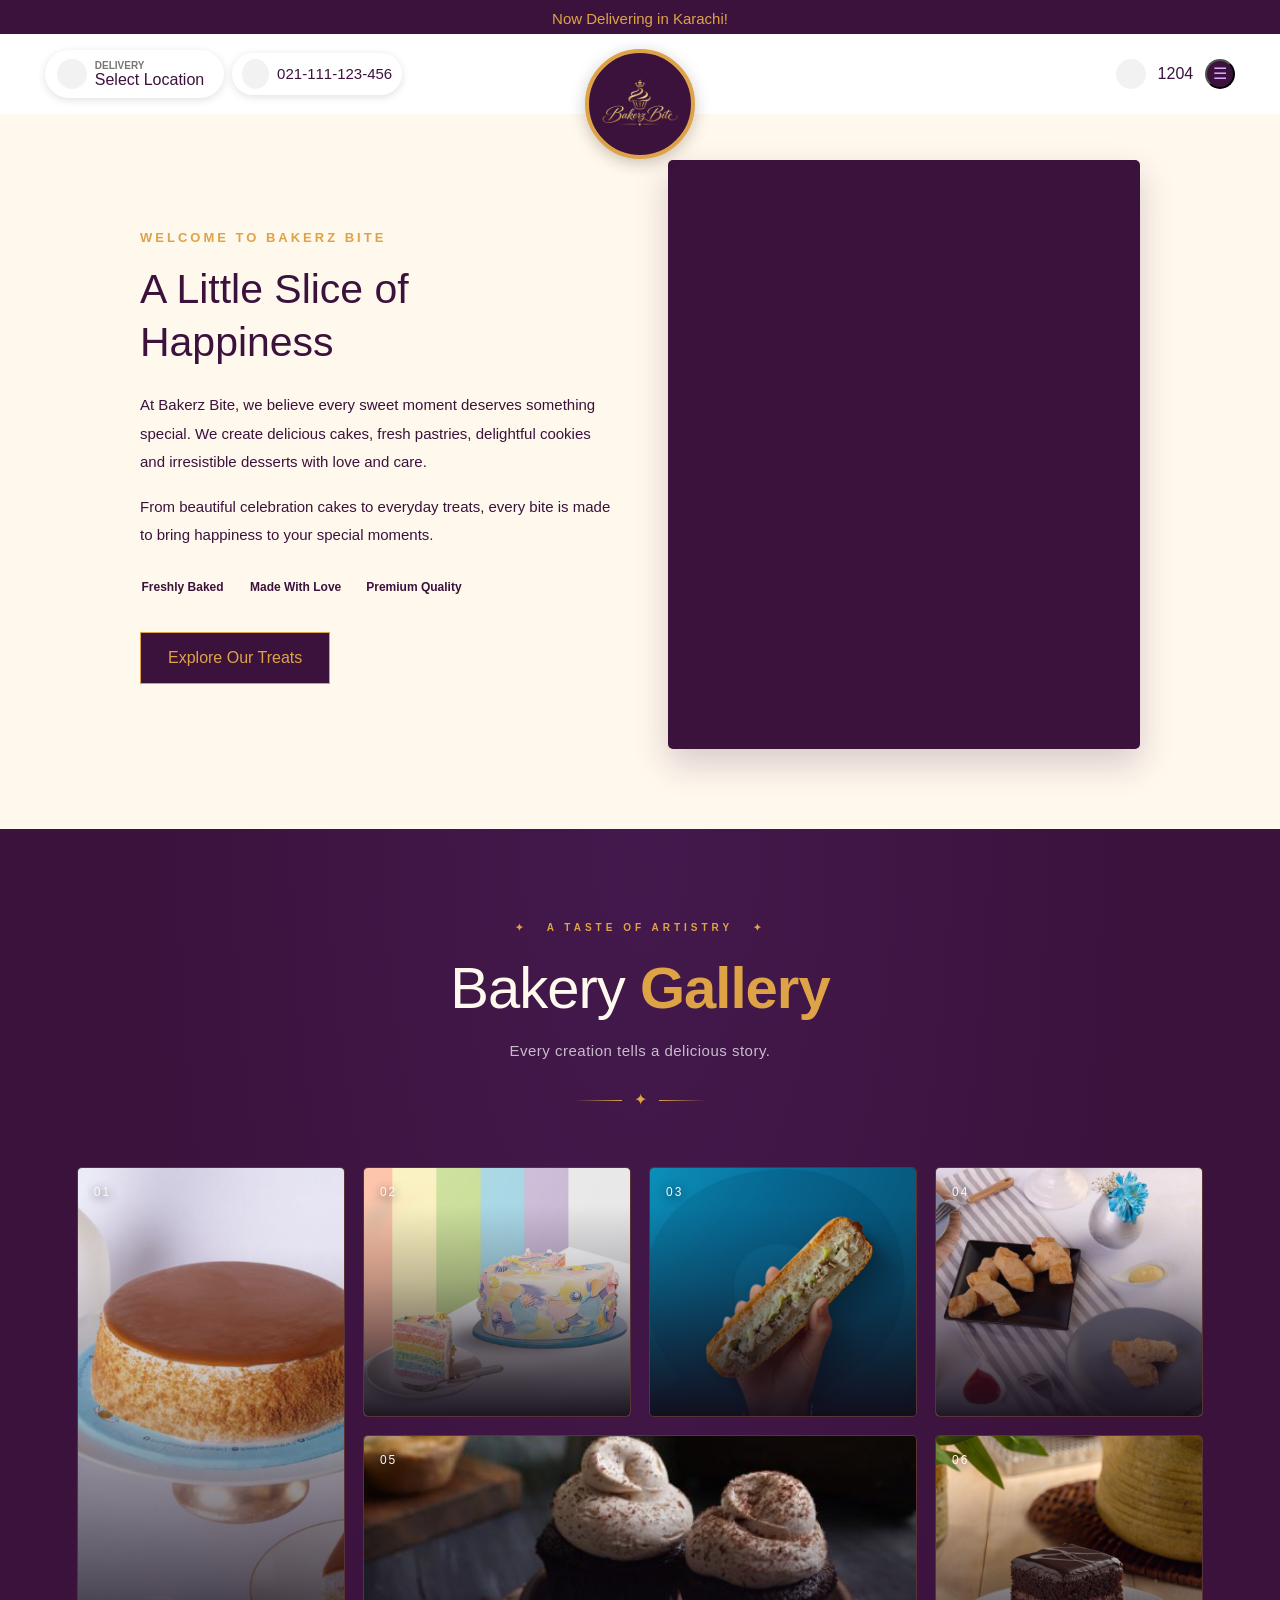
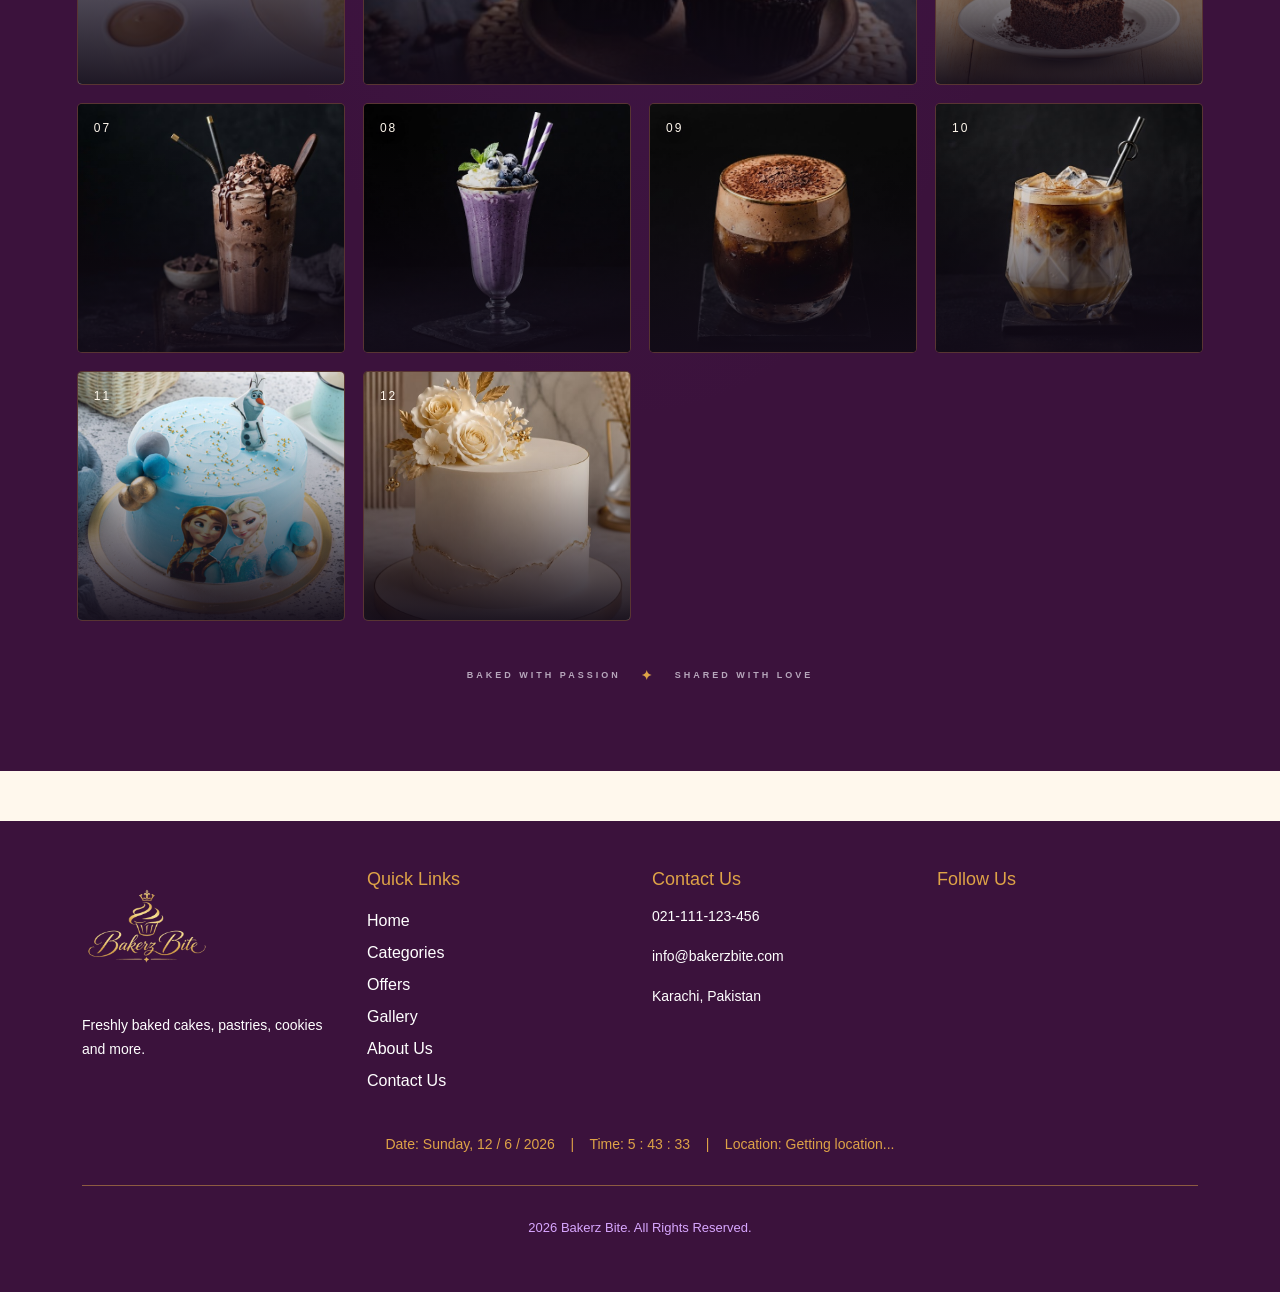
==== About.html @ 634b4330 "upload alll files" ====
<!DOCTYPE html>
<html lang="en">

<head>
    <meta charset="UTF-8">
    <meta name="viewport" content="width=device-width, initial-scale=1.0">
    <title>Bakerz Bite</title>

    <!-- Favicon -->
    <link rel="shortcut icon" href="material/logo with bg.png" type="image/x-icon">

    <!-- Bs Cdn Css V 5.3 -->
    <link href="https://cdn.jsdelivr.net/npm/bootstrap@5.3.8/dist/css/bootstrap.min.css" rel="stylesheet"
        integrity="sha384-sRIl4kxILFvY47J16cr9ZwB07vP4J8+LH7qKQnuqkuIAvNWLzeN8tE5YBujZqJLB" crossorigin="anonymous">



    <!-- dancing script  -->
    <link rel="preconnect" href="https://fonts.googleapis.com">
    <link rel="preconnect" href="https://fonts.gstatic.com" crossorigin>
    <link
        href="https://fonts.googleapis.com/css2?family=Dancing+Script:wght@400..700&family=Great+Vibes&family=Playfair+Display:ital,wght@0,400..900;1,400..900&family=Poppins:ital,wght@0,100;0,200;0,300;0,400;0,500;0,600;0,700;0,800;0,900;1,100;1,200;1,300;1,400;1,500;1,600;1,700;1,800;1,900&display=swap"
        rel="stylesheet">


    <!-- fontawesome cdn  -->
    <link rel="stylesheet" href="https://cdnjs.cloudflare.com/ajax/libs/font-awesome/7.3.0/css/all.min.css"
        integrity="sha512-ApSLB1Pd3/bZN8fWB/RG9YhN/7bd9Hkf3AGaE2mPfebjrxagjuBtx2GcgdqIlJkUzwylBo61r9Xa9NmgBI0swA=="
        crossorigin="anonymous" referrerpolicy="no-referrer" />

    <!-- AOS CDN CSS LINK  -->
    <link href="https://unpkg.com/aos@2.3.1/dist/aos.css" rel="stylesheet">

    <!-- css link  -->
    <link rel="stylesheet" href="style.css">


    <style>
        /* Fix navbar and contact page overlap */

        header {
            position: sticky;
            top: 0;
            z-index: 1000;
        }

        .navitem {
            position: relative;
            z-index: 1000;
        }


        #about {
            position: relative;
            scroll-margin-top: 20px;
        }
    </style>
</head>

<body>

    <header>
        <!-- Top Bar -->
        <div class="top-bar">
            <p>Now Delivering in Karachi!</p>


        </div>
        <!-- Navbar -->
        <nav class="navitem">
            <div class="nav-left">
                <!--  LOCATION  -->

                <div class="location" onclick="openLocationPopup()">

                    <div class="location-icon">
                        <i class="fa-solid fa-location-dot"></i>
                    </div>

                    <div class="location-content">
                        <span class="location-title">DELIVERY</span>
                        <span id="display">Select Location</span>
                    </div>

                    <div class="location-arrow">
                        <i class="fa-solid fa-chevron-right"></i>
                    </div>

                </div>


                <!--  LOCATION POPUP -->

                <div class="location-popup" id="locationPopup">

                    <div class="location-modal">

                        <!-- Close Button -->
                        <button class="close-location" onclick="closeLocationPopup()">
                            &times;
                        </button>


                        <!-- Logo -->
                        <div class="popup-logo-box">
                            <img src="material/logo.png" alt="Bakerz Bite">
                        </div>


                        <!-- Heading -->
                        <h2>Select Your Order Type</h2>


                        <!-- Delivery / Pick-Up -->
                        <div class="order-type">

                            <button class="order-btn active" id="deliveryBtn">
                                Delivery
                            </button>

                            <button class="order-btn" id="pickupBtn">
                                Pick-Up
                            </button>

                        </div>


                        <!-- Location Text -->
                        <p class="location-question">
                            Please select your location
                        </p>


                        <!-- City -->
                        <label for="citySelect">
                            City
                        </label>

                        <input type="text" value="Karachi" disabled class="popup-select">



                        <!-- Area -->
                        <label for="areaSelect">
                            Please select your area
                        </label>

                        <select id="areaSelect" class="popup-select">

                            <option value="">
                                Select Location
                            </option>

                        </select>


                        <!-- Select Button -->
                        <button class="select-location-btn" onclick="confirmLocation()">
                            Select
                        </button>

                    </div>

                </div>

                <!-- Call & Order -->
                <div class="call text">
                    <div class="call-icon"> <i class="fa-solid fa-phone"></i> </div>021-111-123-456
                </div>
            </div>

            <!-- Logo -->
            <a href="" class="navlogo"><img src="material/Logo.png" alt="Bakerz Bite"></a>
            <!-- Visitor Counter -->
            <div class="nav-right">
                <div class="visitor "> <i class="fa-regular fa-user vc"></i><span id="counter">1204</span> </div>


                <!-- Menu Button -->
                <button class="menu-btn" id="menuBtn" onclick="toggleMenu()">☰</button>
            </div>


            <div class="nav-menu" id="navMenu">

                <!-- Close Button -->
                <button class="close-btn" onclick="toggleMenu()">×</button>

                <a href="index.html">Home</a>
                <a href="index.html#merchandise">Merchandise</a>
                <a href="index.html#offers">Offers</a>
                <a href="About.html#gallery">Gallery</a>
                <a href="About.html">About Us</a>
                <a href="contact.html#faq">FAQ</a>
                <a href="contact.html">Contact Us</a>
            </div>
        </nav>
    </header>

    <!-- about section  -->
    <section class="about-section" id="about">
        <div class="about-container">

            <div class="about-content">
                <span class="about-subtitle">WELCOME TO BAKERZ BITE</span>

                <h2 data-aos="fade-right">A Little Slice of Happiness</h2>

                <p>
                    At Bakerz Bite, we believe every sweet moment deserves
                    something special. We create delicious cakes, fresh pastries,
                    delightful cookies and irresistible desserts with love and care.
                </p>

                <p>
                    From beautiful celebration cakes to everyday treats,
                    every bite is made to bring happiness to your special moments.
                </p>

                <div class="about-highlights" data-aos="fade-down">
                    <div>
                        <i class="fa-solid fa-cake-candles"></i>
                        <h4>Freshly Baked</h4>
                    </div>

                    <div>
                        <i class="fa-solid fa-heart"></i>
                        <h4>Made With Love</h4>
                    </div>

                    <div>
                        <i class="fa-solid fa-star"></i>
                        <h4>Premium Quality</h4>
                    </div>
                </div>

                <a href="index.html#cake" class="about-btn">Explore Our Treats</a>
            </div>

            <div class="about-video-wrapper">
                <video class="about-video" autoplay muted loop playsinline>
                    <source src="material/Cake, Baker, Dessert. Free Stock Video - Pixabay.mp4" type="video/mp4">
                    Your browser does not support this video.
                </video>


            </div>

        </div>
    </section>


    <!-- gallery -->

    <section class="gallery-section" id="gallery">

        <div class="gallery-heading">
            <span class="gallery-eyebrow">✦ &nbsp; A TASTE OF ARTISTRY &nbsp; ✦</span>
            <h2 data-aos="fade-right">Bakery <span>Gallery</span></h2>
            <p data-aos="fade-left">Every creation tells a delicious story.</p>
            <div class="heading-line"><span>✦</span></div>
        </div>

        <div class="gallery-grid">

            <div class="gallery-item gallery-tall">
                <a href="material/cake1.jpg" data-lightbox="image-1">
                    <img src="material/cake1.jpg" alt="Luxury Chocolate Cake">

                    <div class="gallery-number">01</div>
                    <div class="gallery-overlay">
                        <span>MADE WITH LOVE</span>
                        <h3>Signature Cakes</h3>

                    </div>
                </a>
            </div>

            <div class="gallery-item">
                <a href="material/cake5.png" data-lightbox="image-2">
                    <img src="material/cake5.png" alt="Fresh Pastries">
                    <div class="gallery-number">02</div>
                    <div class="gallery-overlay">
                        <span>FRESHLY BAKED</span>
                        <h3>Signature Cakes</h3>
                    </div>
                </a>
            </div>

            <div class="gallery-item">
                <a href="material/savory1.png" data-lightbox="image-3">
                    <img src="material/savory1.png" alt="Chocolate Cookies">
                    <div class="gallery-number">03</div>
                    <div class="gallery-overlay">
                        <span>SAVOURY DELIGHTS</span>
                        <h3>Savories</h3>
                    </div>
                </a>
            </div>

            <div class="gallery-item">
                <a href="material/savory7.jpg" data-lightbox="image-4">
                    <img src="material/savory7.jpg" alt="Chocolate Brownies">
                    <div class="gallery-number">04</div>
                    <div class="gallery-overlay">
                        <span>PERFECTLY CRISP</span>
                        <h3>Savories</h3>
                    </div>
                </a>
            </div>

            <div class="gallery-item gallery-wide">
                <a href="material/cupcake1.jpeg" data-lightbox="image-5">
                    <img src="material/cupcake1.jpeg" alt="Decorated Cupcakes">
                    <div class="gallery-number">05</div>
                    <div class="gallery-overlay">
                        <span>LITTLE BITES OF HAPPINESS</span>
                        <h3>Artisan Cupcakes</h3>
                    </div>
                </a>
            </div>

            <div class="gallery-item">

                <a href="material/pastry5.png" data-lightbox="image-6">

                    <img src="material/pastry5.png" alt="Savory Bakery Snacks">
                    <div class="gallery-number">06</div>
                    <div class="gallery-overlay">
                        <span>SWEET TREATS</span>
                        <h3>Fresh Pastry</h3>
                    </div>
                </a>

            </div>

            <div class="gallery-item">
                <a href="material/shake1.jfif" data-lightbox="image-7">

                    <img src="material/shake1.jfif" alt="Fruit Tart">
                    <div class="gallery-number">07</div>
                    <div class="gallery-overlay">
                        <span>DELICATE & DELIGHTFUL</span>
                        <h3>Creamy Shakes</h3>
                    </div>
                </a>

            </div>

            <div class="gallery-item">
                <a href="material/shake3.jfif" data-lightbox="image-8">

                    <img src="material/shake3.jfif" alt="Cinnamon Rolls">
                    <div class="gallery-number">08</div>
                    <div class="gallery-overlay">
                        <span>RICH & CREAMY</span>
                        <h3>Creamy Shakes</h3>
                    </div>
                </a>

            </div>

            <div class="gallery-item">
                <a href="material/coffee5.jfif" data-lightbox="image-9">

                    <img src="material/coffee5.jfif" alt="Fresh Apple Pie">
                    <div class="gallery-number">09</div>
                    <div class="gallery-overlay">
                        <span>A MOMENT OF BLISS</span>
                        <h3>Coffee Moments</h3>
                    </div>
                </a>

            </div>

            <div class="gallery-item">
                <a href="material/coffee1.jfif" data-lightbox="image-10">

                    <img src="material/coffee1.jfif" alt="Glazed Donuts">
                    <div class="gallery-number">10</div>
                    <div class="gallery-overlay">
                        <span>GOLDEN GOODNESS</span>
                        <h3>Coffee Moments</h3>
                    </div>
                </a>

            </div>

            <div class="gallery-item">
                <a href="material/customized8.jpg" data-lightbox="image-11">

                    <img src="material/customized8.jpg" alt="Chocolate Eclairs">
                    <div class="gallery-number">11</div>
                    <div class="gallery-overlay">
                        <span>A TOUCH OF ELEGANCE</span>
                        <h3>Customized Cakes</h3>
                    </div>
                </a>

            </div>

            <div class="gallery-item">
                <a href="material/custom10.jpeg" data-lightbox="image-12">

                    <img src="material/custom10.jpeg" alt="Artisan Bread">
                    <div class="gallery-number">12</div>
                    <div class="gallery-overlay">
                        <span>MADE JUST FOR YOU</span>
                        <h3>Customized Cakes</h3>
                    </div>
            </div>
            </a>

        </div>

        <div class="gallery-footer" data-aos="fade-down">
            <span>BAKED WITH PASSION</span>
            <span class="footer-star">✦</span>
            <span>SHARED WITH LOVE</span>
        </div>

    </section>



    <footer>

        <div class="container py-5">

            <div class="row">

                <!-- Bakerz Bite -->
                <div class="col-md-3 footer-brand">
                    <div class="footer-logo"> <img src="material/Logo.png" alt=""></div>
                    <p>Freshly baked cakes, pastries, cookies and more.</p>
                </div>

                <!-- Quick Links -->
                <div class="col-md-3">
                    <h5>Quick Links</h5>

                    <a href="index.html">Home</a><br>
                    <a href="index.html#categoryFilter">Categories</a><br>
                    <a href="index.html#offers">Offers</a><br>
                    <a href="About.html#gallery">Gallery</a><br>
                    <a href="About.html#about">About Us</a><br>
                    <a href="contact.html">Contact Us</a>
                </div>

                <!-- Contact Us -->
                <div class="col-md-3">
                    <h5>Contact Us</h5>

                    <p><i class="fa-solid fa-phone"></i> 021-111-123-456</p>
                    <p><i class="fa-solid fa-envelope"></i> info@bakerzbite.com</p>
                    <p><i class="fa-solid fa-location-dot"></i> Karachi, Pakistan</p>
                </div>

                <!-- Follow Us -->
                <div class="col-md-3">
                    <h5>Follow Us</h5>

                    <i class="fa-brands fa-facebook"></i>
                    <i class="fa-brands fa-instagram ms-3"></i>
                    <i class="fa-brands fa-whatsapp ms-3"></i>
                </div>

            </div>



            <div class="ticker">
                <div class="ticker-content" id="tickerContent">
                    <i class="fa-regular fa-calendar-days"></i> Date: <span id="currentDate"></span>
                    &nbsp;&nbsp; | &nbsp;&nbsp;
                    <i class="fa-regular fa-clock"></i> Time: <span id="currentTime"></span>
                    &nbsp;&nbsp; | &nbsp;&nbsp;
                    <i class="fa-solid fa-location-dot"></i>Location: <span id="location">Getting location...</span>
                </div>
            </div>
            <hr>
            <div class="copyright">
                <p><i class="fa-regular fa-copyright"></i>2026 Bakerz Bite. All Rights Reserved.</p>
            </div>


        </div>
    </footer>


    <!-- Jquery link cdn -->
    <script src="https://code.jquery.com/jquery-3.7.1.min.js"
        integrity="sha256-/JqT3SQfawRcv/BIHPThkBvs0OEvtFFmqPF/lYI/Cxo=" crossorigin="anonymous"></script>
    <script src="https://cdnjs.cloudflare.com/ajax/libs/Counter-Up/1.0.0/jquery.counterup.min.js"
        integrity="sha512-d8F1J2kyiRowBB/8/pAWsqUl0wSEOkG5KATkVV4slfblq9VRQ6MyDZVxWl2tWd+mPhuCbpTB4M7uU/x9FlgQ9Q=="
        crossorigin="anonymous" referrerpolicy="no-referrer"></script>
    <script src="https://cdnjs.cloudflare.com/ajax/libs/waypoints/4.0.1/jquery.waypoints.min.js"
        integrity="sha512-CEiA+78TpP9KAIPzqBvxUv8hy41jyI3f2uHi7DGp/Y/Ka973qgSdybNegWFciqh6GrN2UePx2KkflnQUbUhNIA=="
        crossorigin="anonymous" referrerpolicy="no-referrer"></script>

    <script>
        $('#counter').counterUp();
    </script>

    <script>
        fetch("areas.json")
            .then(response => response.json())
            .then(areas => {

                let select = document.getElementById("areaSelect");

                areas.forEach(area => {
                    let option = document.createElement("option");
                    // console.log(option)
                    option.value = area;
                    option.textContent = area;

                    select.appendChild(option);
                });

            });

        function selected_area() {
            let selected_area = document.getElementById('areaSelect').value;

            console.log(selected_area)
            document.getElementById('display').innerText = selected_area
        } 
    </script>



    <!-- Bs Cdn Js V 5.3 -->
    <script src="https://cdn.jsdelivr.net/npm/bootstrap@5.3.8/dist/js/bootstrap.bundle.min.js"
        integrity="sha384-FKyoEForCGlyvwx9Hj09JcYn3nv7wiPVlz7YYwJrWVcXK/BmnVDxM+D2scQbITxI"
        crossorigin="anonymous"></script>



    <!-- SweetAlert2 CDN Link -->
    <script src="https://cdn.jsdelivr.net/npm/sweetalert2@11"></script>


    <!-- AOS JS CDN LINK  -->
    <script src="https://unpkg.com/aos@2.3.1/dist/aos.js"></script>

   

    <!-- lightbox 2 js cdn  -->
    <script src="https://cdnjs.cloudflare.com/ajax/libs/lightbox2/2.12.0/js/lightbox.min.js"
        integrity="sha512-GPt0Vd//obpTV/wM591euN1F63tIlgHgiqlYWHUr8QdZnjJlGt5a55NN9fd8NlZ0j9aKmIn5IgBtJ/FoHUX1Ww=="
        crossorigin="anonymous" referrerpolicy="no-referrer"></script>

    <!-- js link  -->
    <script src="script.js"></script>

      <!-- Jquery link JS 3.7 cdn -->
  <script src="https://code.jquery.com/jquery-3.7.1.min.js"
  integrity="sha256-/JqT3SQfawRcv/BIHPThkBvs0OEvtFFmqPF/lYI/Cxo=" crossorigin="anonymous"></script>

      <!-- Jquery Counter Ups JS 3.7 cdn -->
  <script src="https://cdnjs.cloudflare.com/ajax/libs/Counter-Up/1.0.0/jquery.counterup.min.js"
  integrity="sha512-d8F1J2kyiRowBB/8/pAWsqUl0wSEOkG5KATkVV4slfblq9VRQ6MyDZVxWl2tWd+mPhuCbpTB4M7uU/x9FlgQ9Q=="
  crossorigin="anonymous" referrerpolicy="no-referrer"></script>
  
  <!-- Jquery way Points  cdn -->
    <script src="https://cdnjs.cloudflare.com/ajax/libs/waypoints/4.0.1/jquery.waypoints.min.js"
    integrity="sha512-CEiA+78TpP9KAIPzqBvxUv8hy41jyI3f2uHi7DGp/Y/Ka973qgSdybNegWFciqh6GrN2UePx2KkflnQUbUhNIA=="
    crossorigin="anonymous" referrerpolicy="no-referrer"></script>

  <script>
    $('#counter').counterUp();
  </script>

 <script>
        AOS.init();
    </script>

</body>

</html>
---- style.css ----
:root {
    --background-color--: #fff8ed;
    --gold: #DEA347;
    --light-purple: #d8a7ff;
    --cream: #fff0df;
    --hover: #511d53;
    --white--: #ffffff;
    --nav-bg: #3b123c;
    --text-color--: #3b123c;
    --purple: #6f3fa8;
    --text-color: #120b18;
}


* {
    margin: 0;
    padding: 0;
    box-sizing: border-box;
}

body {
    background-color: var(--background-color--);
    color: var(--text-color--);
    font-family: "cinzel", sans-serif;
}

/* Top Announcement Bar */
.top-bar {
    background: var(--nav-bg);
    color: var(--gold);
    text-align: center;
    font-size: 15px;
    font-weight: 500;
    height: 34px;
    padding: 8px 0;

    position: fixed;
    top: 0;
    left: 0;
    width: 100%;
    z-index: 1001;
}

.top-bar p {
    margin: 0;
}

/* Sticky Navbar */
.navitem {
    background-color: var(--white--);
    display: flex;
    align-items: center;
    justify-content: space-between;
    padding: 0 3.5%;
    gap: 10px;
    height: 80px;

    position: fixed;
    top: 34px;
    left: 0;
    width: 100%;
    z-index: 1000;
}

#home {
      position: relative;
      scroll-margin-top: 20px;
    }

.nav-left {
    display: flex;
    align-items: center;
    gap: 8px;
    flex: 1;
    min-width: 0;
}

.nav-right {
    display: flex;
    align-items: center;
    gap: 12px;
    flex: 1;
    min-width: 0;
    justify-content: flex-end;
}

/* location */

.location {
    height: 48px;
    background-color: var(--white--);
    border-radius: 30px;
    display: flex;
    align-items: center;
    padding: 5px 12px;
    gap: 8px;
    cursor: pointer;
    box-shadow: 0 2px 8px rgba(0, 0, 0, 0.12);
    transition: 0.3s;
    box-sizing: border-box;
}

.location-icon {
    width: 30px;
    height: 30px;
    min-width: 30px;
    border-radius: 50%;
    background-color: #f2f2f2;
    display: flex;
    align-items: center;
    justify-content: center;
    color: var(--text-color--);
    font-size: 15px;
}

.location-content {
    display: flex;
    flex-direction: column;
    justify-content: center;
    overflow: hidden;
    line-height: 1.1;
}

.location-title {
    font-size: 10px;
    color: #777;
    font-weight: 600;
}

/* location popup */
.location-popup {
    position: fixed;
    top: 0;
    left: 0;
    width: 100%;
    height: 100%;
    background-color: rgba(0, 0, 0, 0.55);
    display: none;
    align-items: center;
    justify-content: center;
    z-index: 9999;
    padding: 15px;
}

/* show popup */
.location-popup.show {
    display: flex;
}

/* location modal */
.location-modal {
    position: relative;
    width: 100%;
    max-width: 520px;
    background-color: var(--white--);
    border-radius: 25px;
    padding: 30px 20px 20px;
    box-shadow: 0 10px 40px rgba(0, 0, 0, 0.3);
    text-align: center;
    max-height: 95vh;
    overflow-y: auto;
}

/* close button */
.close-location {
    position: absolute;
    top: 12px;
    right: 15px;
    width: 35px;
    height: 35px;
    border: none;
    background: transparent;
    font-size: 30px;
    color: #555;
    cursor: pointer;
    line-height: 30px;
}

.close-location:hover {
    color: var(--text-color--);
}

/* popup logo */
.popup-logo-box {
    width: 85px;
    height: 85px;
    margin: 0 auto 18px;
    border-radius: 15px;
    background-color: var(--white--);
    display: flex;
    align-items: center;
    justify-content: center;
    box-shadow: 0 2px 8px rgba(0, 0, 0, 0.15);
    overflow: hidden;
}

.popup-logo-box img {
    width: 75px;
    height: 75px;
    object-fit: contain;
}

/* heading */
.location-modal h2 {
    color: var(--text-color--);
    font-size: 22px;
    margin-bottom: 18px;
    font-weight: 600;
}

/* delivery/pickup */
.order-type {
    width: 200px;
    height: 52px;
    margin: 0 auto 18px;
    background-color: #eeeeee;
    border-radius: 15px;
    padding: 5px;
    display: flex;
}


.order-btn {
    width: 50%;
    border: none;
    background: transparent;
    border-radius: 12px;
    color: #777;
    font-size: 14px;
    font-weight: 600;
    cursor: pointer;
    transition: 0.3s;
}


.order-btn.active {
    background-color: var(--text-color--);
    color: var(--white--);
    box-shadow: 0 3px 8px rgba(0, 0, 0, 0.15);
}

/* location question */
.location-question {
    color: #666;
    font-size: 14px;
    margin: 5px 0 12px;
}

/* labels */
.location-modal label {
    display: block;
    text-align: left;
    color: var(--nav-bg);
    font-size: 13px;
    font-weight: 600;
    margin: 10px 5px 6px;
}

/* select box */
.popup-select {
    width: 100%;
    height: 48px;
    border: 1px solid #ddd;
    border-radius: 12px;
    background-color: var(--white--);
    padding: 0 14px;
    color: #555;
    font-size: 14px;
    outline: none;
    cursor: pointer;
}


.popup-select:focus {
    border-color: var(--gold);
    box-shadow: 0 0 0 2px rgba(222, 163, 71, 0.15);
}



/* select button */
.select-location-btn {
    width: 100%;
    height: 50px;
    margin-top: 22px;
    border: none;
    border-radius: 12px;
    background-color: var(--text-color--);
    color: var(--white--);
    font-size: 16px;
    font-weight: 600;
    cursor: pointer;
    transition: 0.3s;
}


.select-location-btn:hover {
    background-color: var(--gold);
    color: var(--white--);
}

.location:hover,
.call:hover,
.visitor:hover {
    color: var(--gold);
}


.call {
    height: 42px;
    width: 170px;
    flex-shrink: 0;
    background-color: var(--white--);
    border-radius: 30px;
    display: flex;
    align-items: center;
    gap: 8px;
    padding: 5px 10px;
    box-sizing: border-box;
    cursor: pointer;
    box-shadow: 0 2px 8px rgba(0, 0, 0, 0.12);
    transition: 0.3s;
}

.call-icon {
    width: 30px;
    height: 30px;
    border-radius: 50%;
    background-color: #f2f2f2;
    display: flex;
    align-items: center;
    justify-content: center;
    color: var(--text-color--);
    font-size: 15px;
}

.text {
    display: flex;
    align-items: center;
    white-space: nowrap;
    font-size: 15px;
    line-height: 1.2;
}


/* Logo */


/* Logo Circle */
.navlogo {
    position: absolute;
    left: 50%;
    bottom: -45px;
    transform: translateX(-50%);

    width: 110px;
    height: 110px;

    border: 4px solid var(--gold);
    border-radius: 50%;
    background: var(--nav-bg);

    display: flex;
    align-items: center;
    justify-content: center;

    overflow: hidden;
    z-index: 20;

    /* Make the logo stand out */
    box-shadow: 0 4px 15px rgba(53, 28, 23, 0.25);

    /* Keep the circle smooth */
    box-sizing: border-box;
}


.navlogo img {
    width: 125%;
    height: 125%;
    object-fit: contain;
    max-width:none;
    flex-shrink:0;

}



/* Menu Button */
.menu-btn {

    width: 30px;
    height: 30px;
    min-width: 30px;
    border-radius: 50%;
    background-color: var(--nav-bg);
    display: flex;
    align-items: center;
    justify-content: center;
    color: var(--light-purple);
}


.menu-btn:hover {
    background-color: var(--nav-bg);
    color: var(--gold);
}

/* Navigation Menu */
.nav-menu {
    display: none;
    position: absolute;
    top: 100%;
    right: 0;
    width: 200px;
    background-color: var(--nav-bg);
    /* padding: 10px; */
    z-index: 10;
    border-radius: 0 0 8px 8px;
}

.nav-menu.active {
    display: block;
}

/* Menu Links */
.nav-menu a {
    display: block;
    color: var(--white--);
    text-decoration: none;
    padding: 10px;
}

.nav-menu a:hover {
    background-color: var(--gold);
    color: var(--nav-bg);
}

/* Close Button */
.close-btn {
    background: none;
    border: none;
    color: var(--gold);
    font-size: 25px;
    cursor: pointer;
    display: block;
    margin-left: auto;
}

.close-btn:hover {
    color: var(--white--);
}


.visitor {
    display: flex;
    align-items: center;
    gap: 12px;
    border: none;
    background: transparent;
}

.vc {
    width: 30px;
    height: 30px;
    min-width: 30px;
    border-radius: 50%;
    background-color: #f2f2f2;
    display: flex;
    align-items: center;
    justify-content: center;
    color: var(--text-color--);
    font-size: 15px;
}

/* cart */

.cart {
    display: flex;
    align-items: center;
    margin: 15px;
}

.c {
    width: 30px;
    height: 30px;
    min-width: 30px;
    border-radius: 50%;
    background-color: #f2f2f2;
    display: flex;
    align-items: center;
    justify-content: center;
    color: var(--text-color--);
    font-size: 15px;
}

/* hero  */

main{
    margin-top: 100px;
}
.hero-wrapper .carousel-item img {
    width: 100%;
    height: 600px;
    object-fit: cover;
    object-position: center;
}

/* Caraousels */

.carousel-caption {
    position: absolute;
    left: 10%;
    right: auto;
    top: 47%;
    bottom: auto;
    transform: translateY(-50%);
    width: 500px;
    max-width: 42%;
    padding: 0;
    text-align: left;
    z-index: 2;
}

.carousel-caption h1,
.carousel-caption h2 {
    font-family: "Dancing Script", cursive;
    /* line-height: 1.1; */
}

.carousel-caption h1 {
    font-size: 50px;
    font-weight: 700;
    color: var(--text-color--);
    margin-bottom: 5px;
}

.carousel-caption h2 {
    font-size: 42px;
    font-weight: 600;
    margin-bottom: 15px;
    color: var(--gold);
    text-shadow: 0 2px 3px black;
}

.carousel-caption p {
    font-size: 19px;
    margin-bottom: 25px;
    color: var(--text-color);

}

.hero-shop-btn {
    height: 52px;
    min-width: 190px;
    padding: 10px 22px;
    border-radius: 6px;
    font-size: 17px;
    font-weight: 600;
}

/* Shop Button */
.hero-shop-btn {
    background-color: var(--gold);
    color: var(--nav-bg);
    border: 2px solid var(--gold);
    padding: 10px 22px;
    border-radius: 5px;
    cursor: pointer;
    font-weight: 600;
    margin-right: 8px;
}

.hero-shop-btn:hover {
    background-color: var(--nav-bg);
    color: var(--gold);
}



/* CATEGORIES */
/* Update your main .category container */
.category {
    width: 100%;
    height: auto !important;
    /* Allow card height to adjust automatically */
    min-height: 140px;
    /* Give it a comfortable breathing room */
    padding: 12px 8px;
    background-color: var(--white--);
    border: 2px solid var(--light-purple);
    border-radius: 12px;
    overflow: hidden;
    transition: 0.3s ease;
}

.category a {
    width: 100%;
    height: 100%;
    padding: 0;
    display: flex;
    flex-direction: column;
    align-items: center;
    justify-content: center;
    /* Centers the content nicely vertically */
    text-decoration: none;
}

.category img {
    width: 55px;
    height: 55px;
    flex-shrink: 0;
    object-fit: contain;
    display: block;
    margin-bottom: 8px;
}

/* Update paragraph styling to remove height restriction */
.category p {
    width: 100%;
    height: auto !important;
    /* Removes the 42px height cutoff */
    margin: 0;
    display: flex;
    align-items: center;
    justify-content: center;
    text-align: center;
    color: var(--text-color--);
    font-size: 14px;
    font-weight: 600;
    line-height: 1.2;
    word-break: break-word;
}

/* Hover effect */
.category:hover {
    background-color: var(--light-purple);
    border-color: var(--gold);
    transform: translateY(-5px);
}

/* Search & Filters */
.search-filter {
    max-width: 1100px;
    margin: 35px auto;
    padding: 0 15px;
    display: flex;
    align-items: center;
    gap: 12px;
    background-color: var(--white--);
    border: 2px solid var(--light-purple);
    border-radius: 12px;
    padding: 15px;
}


/* Search */
.search-box {
    flex: 1;
    display: flex;
    gap: 8px;
}

.search-box input {
    width: 100%;
    height: 48px;
    padding: 10px 15px;
    border: 2px solid var(--light-purple);
    border-radius: 8px;
    outline: none;
    background-color: var(--white--);
}

.search-box input:focus {
    border-color: var(--gold);
}

.search-box button {
    width: 55px;
    border: none;
    border-radius: 8px;
    background-color: var(--gold);
    color: var(--nav-bg);
    cursor: pointer;
    font-size: 18px;
}

.search-box button:hover {
    background-color: var(--nav-bg);
    color: var(--gold);
}

/* Filters */
.filter-box {
    width: 200px;
    height: 48px;
    padding: 0 12px;
    border: 2px solid var(--light-purple);
    border-radius: 8px;
    background-color: var(--white--);
    color: var(--text-color--);
    outline: none;
    cursor: pointer;
}

.filter-box:focus {
    border-color: var(--gold);
}

/*FOOTER */

footer {
    background-color: var(--nav-bg);
    color: var(--white--);
    margin-top: 50px;
}


footer h5 {
    color: var(--gold);
    font-size: 18px;
    margin-bottom: 15px;
}

footer p {
    color: var(--white--);
    font-size: 14px;
    line-height: 1.7;
}

/* Footer Logo */

.footer-logo img {
    width: 200px;
    height: 200px;
    object-fit: contain;
    object-position: center;
    display: block;
    margin: -40px 0 -15px -35px;
}

/* Footer Brand */
.footer-brand {
    display: flex;
    flex-direction: column;
    align-items: flex-start;
}

.footer-brand h3 {
    margin-top: 0;
}

.footer-brand p {
    margin-top: 0;
    color: var(--white--);
    font-size: 14px;
    line-height: 1.7;
}

/* Footer Links */
footer a {
    color: var(--white--);
    text-decoration: none;
    line-height: 2;
    transition: 0.3s ease;
}

footer a:hover {
    color: var(--gold);
    padding-left: 5px;
}


/* Horizontal Line */
footer hr {
    border-color: var(--gold);
    opacity: 0.5;
    margin-top: 30px;
}

/* Date / Time / Location */
.ticker {
    text-align: center;
    padding: 12px 0 0;
    overflow: hidden;
}

.ticker-content {
    color: var(--gold);
    font-size: 14px;
}

/* Copyright */

.copyright {
    text-align: center;
    padding: 15px 0 5px;
}

.copyright p {
    color: var(--light-purple);
    font-size: 13px;
    margin: 0;
}

/* media query */
/*BAKERZ BITE - COMPLETE RESPONSIVE CSS */


/* TABLET RESPONSIVE (MAX-WIDTH: 768px) */

@media screen and (max-width: 888px) {

    img {
        max-width: 100%;
    }

    body {
        overflow-x: hidden;
    }

    /* Top Bar */
    .top-bar {
        padding: 8px 5px;
        font-size: 13px;
    }

    /* Navbar */
    .navitem {
        height: 75px;
        padding: 0 15px;
        gap: 8px;
    }

    .nav-left,
    .nav-right {
        gap: 8px;
        min-width: 0;
    }

    .location {
        height: 42px;
        padding: 5px 8px;
        gap: 5px;
    }

    .location-icon,
    .call-icon,
    .vc,
    .c {
        width: 27px;
        height: 27px;
        min-width: 27px;
        font-size: 13px;
    }

    .location-title {
        font-size: 9px;
    }

    .location-content {
        min-width: 0;
    }

    #display {
        font-size: 12px;
    }

    .call {
        display: none;
    }

    .text {
        font-size: 12px;
    }

    .navlogo {
        width: 80px;
        height: 80px;
        bottom: -25px;
        border-width: 3px;
    }

    .visitor {
        gap: 5px;
    }

    .cart {
        margin: 0;
    }

    .menu-btn {
        width: 29px;
        height: 29px;
        min-width: 29px;
    }

    .nav-menu {
        width: 190px;
    }

    /* Hero Carousel */
    .hero-wrapper .carousel-item img {
        width: 100%;
        height: 430px;
        object-fit: cover;
        object-position: center;
    }

    .carousel-caption {
        left: 7%;
        right: auto;
        top: 50%;
        bottom: auto;
        width: 45%;
        max-width: 45%;
        transform: translateY(-50%);
    }

    .carousel-caption h1 {
        font-size: 34px;
        line-height: 1.1;
    }

    .carousel-caption h2 {
        font-size: 28px;
        line-height: 1.2;
        margin-bottom: 12px;
    }

    .carousel-caption p {
        font-size: 14px;
        margin-bottom: 15px;
    }

    .hero-shop-btn,
    .hero-offer-btn {
        min-width: 0;
        height: auto;
        padding: 9px 12px;
        font-size: 13px;
        margin-bottom: 5px;
    }

    /* Categories */
    .container-fluid .row>.col {
        flex: 0 0 25%;
        max-width: 25%;
    }

    .category {
        width: 100%;
        height: 130px;
        padding: 8px;
    }

    .category img {
        width: 55px;
        height: 55px;
    }

    .category p {
        font-size: 15px;
    }

    /* Search and Filters */
    .search-filter {
        display: flex;
        flex-wrap: wrap;
        margin: 25px 15px;
        padding: 12px;
        gap: 10px;
    }

    .search-box {
        flex: 1 1 100%;
        min-width: 0;
    }

    .search-box input {
        min-width: 0;
    }

    .filter-box {
        flex: 1 1 0;
        width: auto;
        min-width: 0;
        font-size: 13px;
    }

    /* Footer */
    footer {
        margin-top: 35px;
    }

    footer .row {
        row-gap: 25px;
    }

    footer .row>div {
        width: 50%;
    }

    footer h3 {
        font-size: 28px;
    }

    footer h5 {
        font-size: 16px;
    }

    .ticker-content {
        font-size: 12px;
        line-height: 2;
    }

    /* Location Popup */
    .location-modal {
        width: 100%;
        max-width: 480px;
        padding: 28px 18px 20px;
    }

}


/*MOBILE RESPONSIVE (MAX-WIDTH: 480px) */

@media screen and (max-width: 480px) {

    /* General */
    body {
        overflow-x: hidden;
    }

    /* Top Bar */
    .top-bar {
        padding: 8px 4px;
        font-size: 11px;
    }

    /* Navbar */
    .navitem {
        height: 65px;
        padding: 0 8px;
        gap: 4px;
    }

    .nav-left,
    .nav-right {
        flex: 1 1 0;
        gap: 4px;
        min-width: 0;
    }

    .nav-left {
        justify-content: flex-start;
    }

    .nav-right {
        flex: 1 1 0;
        gap: 8px;
        justify-content: flex-end;
        align-items: center;
        min-width: 0;
    }

    .location {
        height: 35px;
        padding: 3px 5px;
        gap: 4px;
        min-width: 0;
        box-shadow: none;
    }

    .location-icon,
    .call-icon,
    .vc,
    .c {
        width: 24px;
        height: 24px;
        min-width: 24px;
        font-size: 11px;
    }

    .location-content {
        min-width: 0;
    }

    .location-title {
        font-size: 8px;
    }

    #display {
        font-size: 9px;
        white-space: nowrap;
    }

    .location-arrow {
        display: none;
    }

    /* Hide phone number to save navbar space */
    .call {
        display: none;
    }

    .navlogo {
        width: 58px;
        height: 58px;
        bottom: -18px;
        border-width: 3px;
    }

    .visitor {
        gap: 3px;
        font-size: 10px;
    }

    .cart {
        margin: 0;
    }

    .c {
        display: flex;
        align-items: center;
        justify-content: center;
    }

    .menu-btn {
        width: 26px;
        height: 26px;
        min-width: 26px;
        font-size: 12px;
    }

    .nav-menu {
        width: 180px;
    }

    .nav-menu a {
        padding: 10px;
        font-size: 14px;
    }

    /* Hero Carousel */
    .hero-wrapper .carousel-item img {
        width: 100%;
        height: 300px;
        object-fit: cover;
        object-position: center;
    }

    .carousel-caption {
        left: 7%;
        right: auto;
        top: 50%;
        bottom: auto;
        width: 68%;
        max-width: 68%;
        padding: 0;
        transform: translateY(-50%);
    }

    .carousel-caption h1 {
        font-size: 23px;
        line-height: 1.1;
        margin-bottom: 4px;
    }

    .carousel-caption h2 {
        font-size: 19px;
        line-height: 1.2;
        margin-bottom: 8px;
    }

    .carousel-caption p {
        font-size: 11px;
        line-height: 1.4;
        margin-bottom: 10px;
    }

    .hero-shop-btn,
    .hero-offer-btn {
        min-width: 0;
        height: auto;
        padding: 7px 8px;
        font-size: 10px;
        border-width: 1px;
        border-radius: 4px;
        margin-right: 2px;
        margin-bottom: 4px;
    }

    /* Carousel Controls */
    .carousel-control-prev,
    .carousel-control-next {
        width: 9%;
    }

    .carousel-indicators {
        margin-bottom: 8px;
    }

    /* Categories */
    .container-fluid .row>.col {
        flex: 0 0 50%;
        max-width: 50%;
    }

    .category {
        width: 100%;
        height: 115px;
        padding: 8px;
    }

    .category img {
        width: 48px;
        height: 48px;
        margin-bottom: 5px;
    }

    .category p {
        font-size: 14px;
    }

    /* Search and Filters */
    .search-filter {
        display: flex;
        flex-wrap: wrap;
        margin: 20px 10px;
        padding: 10px;
        gap: 8px;
    }

    .search-box {
        flex: 1 1 100%;
        width: 100%;
        min-width: 0;
        gap: 5px;
    }

    .search-box input {
        width: 100%;
        min-width: 0;
        height: 42px;
        padding: 8px 10px;
        font-size: 12px;
    }

    .search-box button {
        width: 42px;
        min-width: 42px;
        font-size: 15px;
    }

    .filter-box {
        flex: 1 1 0;
        width: 0;
        min-width: 0;
        height: 42px;
        padding: 0 4px;
        font-size: 10px;
    }

    /* Footer */
    footer {
        margin-top: 25px;
    }

    footer .container {
        padding: 30px 18px !important;
    }

    footer .row {
        row-gap: 25px;
    }

    footer .row>div {
        flex: 0 0 100%;
        width: 100%;
    }

    footer h3 {
        font-size: 27px;
        margin-bottom: 10px;
    }

    footer h5 {
        font-size: 16px;
        margin-bottom: 10px;
    }

    footer p {
        font-size: 13px;
        line-height: 1.7;
        overflow-wrap: anywhere;
    }

    footer a {
        font-size: 13px;
    }

    footer .fa-brands {
        font-size: 20px;
    }

    footer hr {
        margin-top: 20px;
    }

    /* Date, Time and Location */
    .ticker {
        padding-top: 10px;
    }

    .ticker-content {
        display: block;
        font-size: 11px;
        line-height: 2;
        overflow-wrap: anywhere;
    }

    .copyright {
        padding: 12px 0 5px;
    }

    .copyright p {
        font-size: 10px;
        line-height: 1.6;
    }

    /* Location Popup */
    .location-popup {
        padding: 10px;
    }

    .location-modal {
        width: 100%;
        max-width: 400px;
        max-height: 90vh;
        padding: 28px 15px 18px;
        border-radius: 18px;
        overflow-y: auto;
    }

    .popup-logo-box {
        width: 65px;
        height: 65px;
        margin-bottom: 12px;
    }

    .popup-logo-box img {
        width: 55px;
        height: 55px;
    }

    .location-modal h2 {
        font-size: 19px;
        margin-bottom: 14px;
    }

    .order-type {
        max-width: 100%;
    }

    .popup-select {
        width: 100%;
        font-size: 13px;
    }

    .select-location-btn {
        font-size: 14px;
    }

}


/* EXTRA SMALL MOBILE (MAX-WIDTH: 360px) */

@media screen and (max-width: 360px) {

    /* Navbar */
    .navitem {
        padding: 0 5px;
        gap: 3px;
    }

    .nav-left,
    .nav-right {
        gap: 3px;
    }

    .nav-right {
        gap: 6px;
    }

    .location {
        padding: 3px;
        gap: 3px;
    }

    .location-icon,
    .vc,
    .c {
        width: 18px;
        height: 18px;
        min-width: 18px;
        font-size: 8px;
    }

    #display {
        font-size: 8px;
    }

    .navlogo {
        width: 50px;
        height: 50px;
        bottom: -15px;
    }

    .menu-btn {
        width: 24px;
        height: 24px;
        min-width: 24px;
    }

    /* Hero */
    .hero-wrapper .carousel-item img {
        height: 270px;
    }

    .carousel-caption {
        width: 70%;
        max-width: 70%;
    }

    .carousel-caption h1 {
        font-size: 20px;
    }

    .carousel-caption h2 {
        font-size: 17px;
    }

    .carousel-caption p {
        font-size: 10px;
    }

    .hero-shop-btn,
    .hero-offer-btn {
        padding: 6px;
        font-size: 9px;
    }

    /* Categories */
    .category {
        height: 105px;
    }

    .category img {
        width: 42px;
        height: 42px;
    }

    .category p {
        font-size: 12px;
    }

    /* Search Filters */
    .filter-box {
        font-size: 9px;
    }

}

/* product section  */



.bs-card {
    width: 100%;
}

.bakery-section {
    background: var(--background-color--);
    padding: 50px 0;
}

.bakery-section h2 {
    color: var(--hover);
    font-size: 40px;
}

.fix {
    font-family: Dancing Script;
    font-size: 30px;
    font-weight: 800;
    color: var(--gold);
}

.bakery-card {

    padding: 20px;
    border-radius: 20px;
    width: 100%;
    max-width: 300px;
    border: 2px solid var(--hover);
    display: flex;
    flex-direction: column;
    justify-content: center;
    align-items: center;
    overflow: hidden;
    box-sizing: border-box;

}



.bakery-card .card-body {
    width: 100%;
    padding: 12px 0 0 0 !important;

}

.bakery-card img {
    height: auto;
    object-fit: cover;
    margin: 0 !important;
    border: 2px solid var(--gold);
    border-radius: 16px;
    width: 100% !important;
    box-sizing: border-box;

    transition: 0.3s ease;

}

.bakery-card img:hover {
    transform: scale(1.05);
}

.bakery-card .price {
    color: var(--gold);
    font-weight: 700;
    font-size: 18px;

}

.bakery-card h6 {
    color: var(--nav-bg);
    font-size: larger;
}

.bakery-card button {

    color: var(--gold);
    background-color: var(--hover);
    font-size: larger;
    padding: 4px 16px;
    border-radius: 8px;
}

.bakery-card button:hover {

    color: var(--gold);
    background-color: var(--nav-bg);
    font-size: larger;
}

.arrow-bottom {
    position: static !important;
    display: inline-flex;
    width: 45px;
    height: 45px;
    background: var(--gold);
    border-radius: 50%;
    justify-content: center;
    align-items: center;
    margin: 0 15px;
    opacity: 1;


}

.carousel-indicators {
    position: static;
    margin: 0 10px;
}

.carousel-indicators button {
    background-color: var(--nav-bg) !important;
    width: 10px !important;
    height: 10px !important;
    border-radius: 50%;
    border: none;
    opacity: 0.3;

}

.carousel-indicators .active {
    opacity: 1;
}

/* GALLERY SECTION & LIGHTBOX FIX */

.gallery-section {
    padding: 85px 6%;
    background:
        radial-gradient(ellipse at 50% 0%, rgba(111, 63, 168, 0.16), transparent 55%),
        var(--text-color);
    overflow: hidden;
}

.gallery-heading {
    text-align: center;
    margin-bottom: 55px;
}

.gallery-eyebrow {
    display: inline-block;
    color: var(--gold);
    font-size: 10px;
    font-weight: 700;
    letter-spacing: 4px;
    margin-bottom: 18px;
}

.gallery-heading h2 {
    color: var(--background-color--);
    font-size: clamp(35px, 5vw, 58px);
    font-weight: 500;
    letter-spacing: -1px;
    margin: 0 0 15px;
}

.gallery-heading h2 span {
    color: var(--gold);
    font-weight: 700;
}

.gallery-heading>p {
    color: #c9bccc;
    font-size: 15px;
    letter-spacing: 0.5px;
}

.heading-line {
    display: flex;
    align-items: center;
    justify-content: center;
    gap: 12px;
    width: 130px;
    margin: 25px auto 0;
    color: var(--gold);
}

.heading-line::before,
.heading-line::after {
    content: "";
    height: 1px;
    flex: 1;
    background: linear-gradient(90deg, transparent, var(--gold));
}

.heading-line::after {
    background: linear-gradient(90deg, var(--gold), transparent);
}

.gallery-grid {
    max-width: 1400px;
    margin: auto;
    display: grid;
    grid-template-columns: repeat(4, minmax(0, 1fr));
    grid-auto-rows: 250px;
    gap: 18px;
}

.gallery-item {
    position: relative;
    min-width: 0;
    overflow: hidden;
    isolation: isolate;
    background: var(--nav-bg);
    border: 1px solid rgba(222, 163, 71, 0.18);
    border-radius: 3px;
    cursor: pointer;
}

.gallery-tall {
    grid-row: span 2;
}

.gallery-wide {
    grid-column: span 2;
}

.gallery-item::after {
    content: "";
    position: absolute;
    inset: 0;
    z-index: 3;
    pointer-events: none;
    border: 1px solid transparent;
    transition: border-color 0.4s ease, box-shadow 0.4s ease;
}

.gallery-item img {
    position: absolute;
    inset: 0;
    width: 100%;
    height: 100%;
    object-fit: cover;
    display: block;
    transition: transform 0.8s cubic-bezier(0.2, 0.7, 0.2, 1),
        filter 0.6s ease;
}

.gallery-number {
    position: absolute;
    z-index: 4;
    top: 15px;
    left: 16px;
    color: var(--background-color--);
    font-size: 12px;
    letter-spacing: 2px;
    text-shadow: 0 2px 10px var(--text-color--);
    transition: color 0.4s ease;
}

.gallery-overlay {
    position: absolute;
    z-index: 2;
    inset: 0;
    display: flex;
    flex-direction: column;
    justify-content: flex-end;
    align-items: flex-start;
    padding: 25px 22px;
    background: linear-gradient(180deg,
            transparent 15%,
            rgba(18, 11, 24, 0.25) 45%,
            rgba(18, 11, 24, 0.94) 100%);
    transition: background 0.5s ease;
}

.gallery-overlay span {
    color: var(--gold);
    font-size: 9px;
    font-weight: 700;
    letter-spacing: 2px;
    margin-bottom: 9px;
    opacity: 0;
    visibility: hidden;
    transform: translateY(15px);
    transition: opacity 0.4s ease,
        transform 0.4s ease,
        visibility 0.4s ease;
}

.gallery-overlay h3 {
    color: var(--background-color--);
    font-size: clamp(15px, 1.5vw, 21px);
    font-weight: 500;
    line-height: 1.4;
    margin: 0;
    opacity: 0;
    visibility: hidden;
    transform: translateY(15px);
    transition: opacity 0.4s ease,
        transform 0.4s ease,
        visibility 0.4s ease,
        color 0.4s ease;
}

.gallery-overlay p {
    color: #e4d8e7;
    font-size: 12px;
    line-height: 1.6;
    margin: 10px 0 0;
    opacity: 0;
    transform: translateY(8px);
    transition: opacity 0.4s ease, transform 0.4s ease;
}

/* Hover Effects */
.gallery-item:hover img {
    transform: scale(1.09);
    filter: saturate(1.12) brightness(0.82);
}

.gallery-item:hover .gallery-overlay {
    background: linear-gradient(180deg,
            rgba(59, 18, 60, 0.02) 5%,
            rgba(59, 18, 60, 0.38) 45%,
            rgba(18, 11, 24, 0.97) 100%);
}

.gallery-item:hover .gallery-overlay span,
.gallery-item:hover .gallery-overlay h3 {
    opacity: 1;
    visibility: visible;
    transform: translateY(0);
}

.gallery-item:hover .gallery-overlay h3 {
    color: var(--gold);
}

.gallery-item:hover .gallery-number {
    color: var(--gold);
}

.gallery-item:hover::after {
    border-color: rgba(222, 163, 71, 0.65);
    box-shadow: inset 0 0 25px rgba(222, 163, 71, 0.1);
}

.gallery-footer {
    display: flex;
    justify-content: center;
    align-items: center;
    gap: 20px;
    margin-top: 45px;
    color: #b7a7bc;
    font-size: 9px;
    font-weight: 600;
    letter-spacing: 3px;
}

.footer-star {
    color: var(--gold);
    font-size: 13px;
}

.lightboxOverlay {
    position: fixed !important;
    top: 0 !important;
    left: 0 !important;
    width: 100% !important;
    height: 100% !important;
    z-index: 99999 !important;
}

.lightbox {
    position: fixed !important;
    top: 50% !important;
    left: 50% !important;
    transform: translate(-50%, -50%) !important;
    max-width: 90vw !important;
    max-height: 90vh !important;
    z-index: 100000 !important;
    box-sizing: border-box !important;
}

.lightbox .lb-image {
    max-height: 70vh !important;
    height: auto !important;
    object-fit: contain !important;
    border-radius: 4px;
}

.lightbox .lb-dataContainer {
    width: 100% !important;
    position: relative !important;
    overflow: visible !important;
    background: transparent !important;
    padding: 0 !important;
}

.lightbox .lb-closeContainer {
    position: absolute !important;
    top: -40px !important;
    right: 0 !important;
    display: block !important;
    z-index: 100002 !important;
}

.lightbox .lb-close {
    display: block !important;
    opacity: 1 !important;
    cursor: pointer !important;
    background-position: center !important;
}

/* gallery media query  */

@media (max-width: 900px) {
    .gallery-grid {
        grid-template-columns: repeat(2, minmax(0, 1fr));
        grid-auto-rows: 260px;
    }

    .gallery-tall {
        grid-row: span 2;
    }

    .gallery-wide {
        grid-column: span 2;
    }

    .gallery-overlay {
        padding: 20px 16px;
    }
}

@media (max-width: 520px) {
    .gallery-section {
        padding: 60px 5%;
    }

    .gallery-heading {
        margin-bottom: 35px;
    }

    .gallery-grid {
        grid-template-columns: 1fr;
        grid-auto-rows: 300px;
        gap: 16px;
    }

    .gallery-tall,
    .gallery-wide {
        grid-column: span 1;
        grid-row: span 1;
    }

    .gallery-overlay {
        padding: 20px 16px;
    }

    .gallery-footer {
        gap: 10px;
        letter-spacing: 1.5px;
        font-size: 8px;
        flex-wrap: wrap;
        text-align: center;
    }
}

@media (max-width: 320px) {
    .gallery-section {
        padding: 45px 4%;
    }

    .gallery-heading h2 {
        font-size: 30px;
    }

    .gallery-heading>p {
        font-size: 13px;
    }

    .gallery-grid {
        grid-auto-rows: 250px;
        gap: 12px;
    }

    .gallery-overlay {
        padding: 16px 14px;
    }

    .gallery-overlay h3 {
        font-size: 15px;
    }
}

@media (hover: none) {

    .gallery-item:active .gallery-overlay span,
    .gallery-item:active .gallery-overlay h3 {
        opacity: 1;
        visibility: visible;
        transform: translateY(0);
    }

    .gallery-item:active .gallery-overlay h3 {
        color: var(--gold);
    }

    .gallery-item:active img {
        transform: scale(1.04);
        filter: saturate(1.12) brightness(0.82);
    }
}

/* Modal */
.cake-modal .modal-content {
    border: none;
    border-radius: 20px;
    overflow: hidden;
    background: #120b18;
    color: var(--white--);
}

/* Main layout */
.modal-flex {
    display: flex;
    min-height: 500px;
}

/* Image Side */
.modal-image {
    width: 50%;
    overflow: hidden;
}

.modal-image img {
    width: 100%;
    height: 100%;
    min-height: 500px;
    object-fit: cover;
    display: block;
}

/* Right Side */
.modal-info {
    width: 50%;
    padding: 50px;
    position: relative;
    display: flex;
    flex-direction: column;
    justify-content: center;
}

/* Close Button */
.modal-close {
    position: absolute;
    top: 20px;
    right: 25px;
    border: none;
    background: transparent;
    color: var(--white--);
    font-size: 35px;
    cursor: pointer;
}

/* Heading */
.modal-info h1 {
    font-size: 38px;
    color: var(--light-purple);
    margin-bottom: 15px;
}

/* Price */
.modal-info h2 {
    color: var(--gold);
    font-size: 25px;
    margin-bottom: 25px;
}

/* Description */
.modal-description {
    color: var(--white--);
    font-size: 16px;
    line-height: 1.7;
    margin-bottom: 25px;
}

/* Ingredients */
.ingredients {
    border-left: 2px solid var(--purple);
    padding-left: 18px;
    margin-bottom: 35px;
}

.ingredients h4 {
    color: var(--light-purple);
    margin-bottom: 10px;
}

.ingredients p {
    color: var(--white--);
    line-height: 1.6;
    margin: 0;
}

/* Bottom */
.modal-bottom {
    display: flex;
    align-items: center;
    justify-content: space-between;
    gap: 20px;
}

/* Quantity */
.quantity {
    display: flex;
    align-items: center;
    gap: 12px;
}

.quantity button {
    width: 35px;
    height: 35px;
    border: 1px solid var(--purple);
    background: transparent;
    color: var(--white--);
    border-radius: 50%;
    cursor: pointer;
    font-size: 18px;
}

.quantity button:hover {
    background: var(--purple);
}

.quantity span {
    font-size: 18px;
    min-width: 20px;
    text-align: center;
}

/* Delete */
.quantity .delete-btn {
    border: none;
    color: var(--light-purple);
    font-size: 18px;
}

/* Cart Button */
.modal-cart {
    border: none;
    background: var(--purple);
    color: var(--white--);
    padding: 14px 20px;
    border-radius: 30px;
    cursor: pointer;
    font-size: 15px;
}

.modal-cart:hover {
    background: var(--purple);
}

/* responsive cards  */

/* Laptop / Desktop */
@media (min-width: 1025px) {
    .products {
        display: grid;
        grid-template-columns: repeat(4, 1fr);
        gap: 25px;
        padding: 30px;
    }

    .card {
        width: 100%;
    }

    .card img {
        width: 100%;
        /* height: 220px; */
        object-fit: cover;
    }

    .card h6 {
        white-space: nowrap;
        font-size: 18px;
        /* font-weight: bold; */

    }

}

/* Tablet */
@media (min-width: 601px) {
    .products {
        display: grid;
        grid-template-columns: repeat(2, 1fr);
        gap: 20px;
        padding: 20px;
    }

    .card {
        width: 100%;
    }

    .card img {
        width: 100%;
        height: 200px;
        object-fit: cover;
    }

    .card h6 {
        white-space: nowrap;
        font-size: 15px;
        font-weight: bolder;
    }
}

/* Mobile */
/* @media (max-width: 600px) {
    .products {
        display: grid;
        grid-template-columns: repeat(1, 1fr);
        gap: 15px;
        padding: 15px;
    }

    .card {
        width: 100%;
    }

    .card img {
        width: 100%;
        height: 250px !important;
        object-fit: cover;
    }
} */
@media (max-width: 600px) {
    .products {
        display: grid;
        grid-template-columns: minmax(0, 1fr);
        gap: 15px;
        padding: 15px 0;
        width: 100%;
        justify-items: center;
        box-sizing: border-box;
    }

    .card {
        width: 90%;
        max-width: 380px;
        margin: 0 auto;
        box-sizing: border-box;
    }

    .card img {
        width: 100%;
        height: 250px !important;
        object-fit: cover;
    }
}

/* BAKERZ BITE — COMPLETE GALLERY CSS
   Purple + Gold Theme */

/* Gallery Section */
.gallery-section {
    position: relative;
    padding: 85px 6%;
    background:
        radial-gradient(ellipse at 50% 0%,
            rgba(111, 63, 168, 0.16),
            transparent 55%),
        #3b123c;
    overflow: hidden;
    box-sizing: border-box;
}

/* Gallery Heading */
.gallery-heading {
    text-align: center;
    margin-bottom: 55px;
}

.gallery-eyebrow {
    display: inline-block;
    color: #dea347;
    font-size: 10px;
    font-weight: 700;
    letter-spacing: 4px;
    margin-bottom: 18px;
}

.gallery-heading h2 {
    color: #fff8ed;
    font-size: clamp(35px, 5vw, 58px);
    font-weight: 500;
    letter-spacing: -1px;
    line-height: 1.2;
    margin: 0 0 15px;
}

.gallery-heading h2 span {
    color: #dea347;
    font-weight: 700;
}

.gallery-heading>p {
    color: #c9bccc;
    font-size: 15px;
    letter-spacing: 0.5px;
    line-height: 1.7;
    margin: 0;
}

/* Decorative Heading Line */
.heading-line {
    display: flex;
    align-items: center;
    justify-content: center;
    gap: 12px;
    width: 130px;
    margin: 25px auto 0;
    color: #dea347;
}

.heading-line::before,
.heading-line::after {
    content: "";
    height: 1px;
    flex: 1;
    background: linear-gradient(90deg,
            transparent,
            #dea347);
}

.heading-line::after {
    background: linear-gradient(90deg,
            #dea347,
            transparent);
}

/* Gallery Grid */
.gallery-grid {
    width: 100%;
    max-width: 1400px;
    margin: 0 auto;
    display: grid;
    grid-template-columns: repeat(4, minmax(0, 1fr));
    grid-auto-rows: 250px;
    gap: 18px;
}

/* Gallery Card */
.gallery-item {
    position: relative;
    min-width: 0;
    min-height: 0;
    overflow: hidden;
    isolation: isolate;
    background: #2a102b;
    border: 1px solid rgba(222, 163, 71, 0.25);
    border-radius: 5px;
    cursor: pointer;
    box-sizing: border-box;
}

/* Make the whole card clickable */
.gallery-item>a {
    position: absolute;
    inset: 0;
    display: block;
    color: inherit;
    text-decoration: none;
}

/* Tall Card */
.gallery-tall {
    grid-row: span 2;
}

/* Wide Card */
.gallery-wide {
    grid-column: span 2;
}

/* Gold Border Effect */
.gallery-item::after {
    content: "";
    position: absolute;
    inset: 0;
    z-index: 3;
    pointer-events: none;
    border: 1px solid transparent;
    transition:
        border-color 0.4s ease,
        box-shadow 0.4s ease;
}

/* Gallery Images */
.gallery-item img {
    position: absolute;
    inset: 0;
    width: 100%;
    height: 100%;
    object-fit: cover;
    display: block;
    transition:
        transform 0.8s cubic-bezier(0.2, 0.7, 0.2, 1),
        filter 0.6s ease;
}

/* Image Number */
.gallery-number {
    position: absolute;
    z-index: 4;
    top: 15px;
    left: 16px;
    color: #fff8ed;
    font-size: 12px;
    letter-spacing: 2px;
    text-shadow: 0 2px 10px rgba(18, 11, 24, 0.8);
    transition: color 0.4s ease;
    pointer-events: none;
}

/* Image Overlay */
.gallery-overlay {
    position: absolute;
    z-index: 2;
    inset: 0;
    display: flex;
    flex-direction: column;
    justify-content: flex-end;
    align-items: flex-start;
    padding: 25px 22px;
    background: linear-gradient(180deg,
            transparent 15%,
            rgba(18, 11, 24, 0.25) 45%,
            rgba(18, 11, 24, 0.94) 100%);
    transition: background 0.5s ease;
    pointer-events: none;
    box-sizing: border-box;
}

/* Small Overlay Text */
.gallery-overlay span {
    color: #dea347;
    font-size: 9px;
    font-weight: 700;
    letter-spacing: 2px;
    margin-bottom: 9px;
    opacity: 0;
    visibility: hidden;
    transform: translateY(15px);
    transition:
        opacity 0.4s ease,
        transform 0.4s ease,
        visibility 0.4s ease;
}

/* Overlay Heading */
.gallery-overlay h3 {
    color: #fff8ed;
    font-size: clamp(15px, 1.5vw, 21px);
    font-weight: 500;
    line-height: 1.4;
    margin: 0;
    opacity: 0;
    visibility: hidden;
    transform: translateY(15px);
    transition:
        opacity 0.4s ease,
        transform 0.4s ease,
        visibility 0.4s ease,
        color 0.4s ease;
}

/* Optional Overlay Paragraph */
.gallery-overlay p {
    color: #e4d8e7;
    font-size: 12px;
    line-height: 1.6;
    margin: 10px 0 0;
    opacity: 0;
    transform: translateY(8px);
    transition:
        opacity 0.4s ease,
        transform 0.4s ease;
}

/*GALLERY HOVER EFFECTS */

.gallery-item:hover img {
    transform: scale(1.09);
    filter: saturate(1.12) brightness(0.82);
}

.gallery-item:hover .gallery-overlay {
    background: linear-gradient(180deg,
            rgba(59, 18, 60, 0.02) 5%,
            rgba(59, 18, 60, 0.38) 45%,
            rgba(18, 11, 24, 0.97) 100%);
}

.gallery-item:hover .gallery-overlay span,
.gallery-item:hover .gallery-overlay h3 {
    opacity: 1;
    visibility: visible;
    transform: translateY(0);
}

.gallery-item:hover .gallery-overlay h3 {
    color: #dea347;
}

.gallery-item:hover .gallery-number {
    color: #dea347;
}

.gallery-item:hover::after {
    border-color: rgba(222, 163, 71, 0.65);
    box-shadow: inset 0 0 25px rgba(222, 163, 71, 0.1);
}

/* Keyboard Accessibility */
.gallery-item>a:focus-visible {
    outline: 3px solid #dea347;
    outline-offset: -4px;
}

/* GALLERY FOOTER */

.gallery-footer {
    display: flex;
    justify-content: center;
    align-items: center;
    gap: 20px;
    margin-top: 45px;
    color: #b7a7bc;
    font-size: 9px;
    font-weight: 600;
    letter-spacing: 3px;
    text-align: center;
}

.footer-star {
    color: #dea347;
    font-size: 13px;
}

/* LIGHTBOX — CENTERED IMAGE FIX */

/* Full-screen dark background */
.lightboxOverlay {
    position: fixed !important;
    inset: 0 !important;
    width: 100% !important;
    height: 100% !important;
    height: 100dvh !important;
    background-color: rgba(18, 11, 24, 0.94) !important;
    opacity: 1 !important;
    z-index: 99998 !important;
}

/* Center the Lightbox */
#lightbox {
    position: fixed !important;
    top: 50% !important;
    left: 50% !important;
    transform: translate(-50%, -50%) !important;
    width: auto !important;
    max-width: 94vw !important;
    max-height: 94vh !important;
    max-height: 94dvh !important;
    margin: 0 !important;
    padding: 0 !important;
    z-index: 99999 !important;
    box-sizing: border-box !important;
}

/* Lightbox image */
#lightbox .lb-image {
    display: block !important;
    width: auto !important;
    max-width: 90vw !important;
    max-height: calc(100vh - 120px) !important;
    max-height: calc(100dvh - 120px) !important;
    height: auto !important;
    object-fit: contain !important;
    border: none !important;
    border-radius: 5px !important;
}

/* Image details container */
#lightbox .lb-dataContainer {
    position: relative !important;
    width: 100% !important;
    padding: 0 !important;
    overflow: visible !important;
    background: transparent !important;
}

/* Image caption */
#lightbox .lb-caption {
    color: #fff8ed !important;
    font-size: 14px !important;
}

/* Image counter */
#lightbox .lb-number {
    color: #dea347 !important;
    font-size: 12px !important;
}

/* Close button container */
#lightbox .lb-closeContainer {
    position: fixed !important;
    top: 15px !important;
    right: 20px !important;
    display: block !important;
    width: 44px !important;
    height: 44px !important;
    z-index: 100002 !important;
}

/* Visible gold close button */
#lightbox .lb-close {
    position: relative !important;
    display: flex !important;
    align-items: center !important;
    justify-content: center !important;
    width: 44px !important;
    height: 44px !important;
    padding: 0 !important;
    margin: 0 !important;
    background: none !important;
    background-image: none !important;
    opacity: 1 !important;
    cursor: pointer !important;
    text-decoration: none !important;
}

/* Draw the X without relying on an image sprite */
#lightbox .lb-close::after {
    content: "\00D7";
    display: block;
    color: #dea347;
    font-family: Arial, sans-serif;
    font-size: 44px;
    font-weight: 400;
    line-height: 1;
}

#lightbox .lb-close:hover::after {
    color: #fff8ed;
}

/* Lightbox navigation arrows */
#lightbox .lb-prev,
#lightbox .lb-next {
    opacity: 0.9 !important;
}

#lightbox .lb-prev:hover,
#lightbox .lb-next:hover {
    opacity: 1 !important;
}

/* TABLETS AND SMALL LAPTOPS */

@media (max-width: 900px) {
    .gallery-grid {
        grid-template-columns: repeat(2, minmax(0, 1fr));
        grid-auto-rows: 260px;
    }

    .gallery-tall {
        grid-row: span 2;
    }

    .gallery-wide {
        grid-column: span 2;
    }

    .gallery-overlay {
        padding: 20px 16px;
    }

    .gallery-heading {
        margin-bottom: 40px;
    }
}

/* MOBILE SCREENS */

@media (max-width: 520px) {
    .gallery-section {
        padding: 60px 5%;
    }

    .gallery-heading {
        margin-bottom: 35px;
    }

    .gallery-eyebrow {
        font-size: 9px;
        letter-spacing: 2px;
    }

    .gallery-heading h2 {
        font-size: clamp(30px, 8vw, 40px);
        letter-spacing: 0;
    }

    .gallery-heading>p {
        font-size: 13px;
    }

    .gallery-grid {
        grid-template-columns: 1fr;
        grid-auto-rows: 300px;
        gap: 16px;
    }

    .gallery-tall,
    .gallery-wide {
        grid-column: span 1;
        grid-row: span 1;
    }

    .gallery-overlay {
        padding: 20px 16px;
    }

    /* Keep overlay text visible on mobile */
    .gallery-overlay span,
    .gallery-overlay h3 {
        opacity: 1;
        visibility: visible;
        transform: translateY(0);
    }

    .gallery-overlay h3 {
        color: #dea347;
    }

    .gallery-footer {
        gap: 10px;
        letter-spacing: 1.5px;
        font-size: 8px;
        flex-wrap: wrap;
        text-align: center;
    }

    /* Mobile lightbox sizing */
    #lightbox {
        max-width: 96vw !important;
        max-height: 96dvh !important;
    }

    #lightbox .lb-image {
        max-width: 94vw !important;
        max-height: calc(100dvh - 100px) !important;
    }

    #lightbox .lb-closeContainer {
        top: 8px !important;
        right: 8px !important;
    }
}

/* small mobiles  */

@media (max-width: 320px) {
    .gallery-section {
        padding: 45px 4%;
    }

    .gallery-heading h2 {
        font-size: 30px;
    }

    .gallery-heading>p {
        font-size: 12px;
    }

    .gallery-grid {
        grid-auto-rows: 250px;
        gap: 12px;
    }

    .gallery-overlay {
        padding: 16px 14px;
    }

    .gallery-overlay h3 {
        font-size: 15px;
    }
}


/* TOUCHSCREEN DEVICES */


@media (hover: none) {
    .gallery-item:active img {
        transform: scale(1.04);
        filter: saturate(1.12) brightness(0.82);
    }

    .gallery-item:active .gallery-overlay {
        background: linear-gradient(180deg,
                rgba(59, 18, 60, 0.02) 5%,
                rgba(59, 18, 60, 0.38) 45%,
                rgba(18, 11, 24, 0.97) 100%);
    }
}


/* model  */

/* desktop */

.cake-modal .modal-dialog {
    width: calc(100% - 30px);
    max-width: 1000px;
    margin: 15px auto;
}

.cake-modal .modal-content {
    width: 100%;
    max-height: calc(100vh - 30px);
    overflow: hidden;
    border-radius: 18px;
}

.cake-modal .modal-flex {
    display: flex;
    flex-direction: row;
    align-items: stretch;
    min-width: 0;
}

.cake-modal .modal-image,
.cake-modal .modal-info {
    width: 50%;
    min-width: 0;
    box-sizing: border-box;
}

.cake-modal .modal-image img {
    display: block;
    width: 100%;
    height: 100%;
    min-height: 350px;
    max-height: 600px;
    object-fit: cover;
}

.cake-modal .modal-info {
    padding: 25px;
    overflow-y: auto;
    overflow-wrap: anywhere;
}

.cake-modal .modal-bottom {
    display: flex;
    align-items: center;
    justify-content: space-between;
    gap: 12px;
    flex-wrap: wrap;
}

.cake-modal .quantity {
    display: flex;
    align-items: center;
    justify-content: center;
    flex-wrap: wrap;
}

.cake-modal .modal-cart {
    max-width: 100%;
}

.our-bakery h1 {
    color: var(--nav-bg);
    font-family: dancing script;
    font-size: 70px;

}

.our-bakery p {
    color: var(--gold);
    font-weight: bold;
    font-family: Cinzel;

}

/* modal mediaquery */

/* LARGE DESKTOP */
@media screen and (min-width: 1201px) {
    .cake-modal .modal-dialog {
        max-width: 1100px;
        width: 90%;
        margin: 30px auto;
    }

    .cake-modal .modal-flex {
        display: flex;
        flex-direction: row;
        min-height: 500px;
    }

    .cake-modal .modal-image,
    .cake-modal .modal-info {
        width: 50%;
        flex: 0 0 50%;
        min-width: 0;
    }

    .cake-modal .modal-image img {
        width: 100%;
        height: 550px;
        min-height: 0;
        max-height: none;
        object-fit: cover;
    }

    .cake-modal .modal-info {
        padding: 30px;
        overflow-y: auto;
    }

    .cake-modal .modal-info h1 {
        font-size: 32px;
    }

    .cake-modal .modal-bottom {
        display: flex;
        flex-direction: row;
        align-items: center;
        justify-content: space-between;
        flex-wrap: wrap;
        gap: 15px;
    }

    .cake-modal .modal-cart {
        width: auto;
    }
}

/* LAPTOP */
@media screen and (min-width: 801px) and (max-width: 1200px) {
    .cake-modal .modal-dialog {
        width: 94%;
        max-width: 950px;
        margin: 20px auto;
    }

    .cake-modal .modal-flex {
        display: flex;
        flex-direction: row;
        min-height: 0;
    }

    .cake-modal .modal-image,
    .cake-modal .modal-info {
        width: 50%;
        flex: 0 0 50%;
        min-width: 0;
    }

    .cake-modal .modal-image img {
        width: 100%;
        height: 450px;
        min-height: 0;
        max-height: none;
        object-fit: cover;
    }

    .cake-modal .modal-info {
        padding: 22px 20px;
        overflow-y: auto;
    }

    .cake-modal .modal-info h1 {
        font-size: 26px;
    }

    .cake-modal .modal-info h2 {
        font-size: 22px;
    }

    .cake-modal .modal-bottom {
        display: flex;
        flex-direction: row;
        flex-wrap: wrap;
        gap: 12px;
    }

    .cake-modal .modal-cart {
        width: auto;
    }
}

/* TABLET */
@media screen and (min-width: 501px) and (max-width: 800px) {
    .cake-modal .modal-dialog {
        width: calc(100% - 30px);
        max-width: 650px;
        margin: 15px auto;
    }

    .cake-modal .modal-content {
        max-height: calc(100vh - 30px);
        overflow-y: auto;
    }

    .cake-modal .modal-flex {
        display: flex;
        flex-direction: column;
        min-height: 0;
    }

    .cake-modal .modal-image,
    .cake-modal .modal-info {
        width: 100%;
        flex: 0 0 100%;
        min-width: 0;
    }

    .cake-modal .modal-image img {
        width: 100%;
        height: 260px;
        min-height: 0;
        max-height: none;
        object-fit: cover;
    }

    .cake-modal .modal-info {
        padding: 22px;
    }

    .cake-modal .modal-info h1 {
        font-size: 25px;
    }

    .cake-modal .modal-bottom {
        display: flex;
        flex-direction: row;
        flex-wrap: wrap;
        justify-content: space-between;
        gap: 12px;
    }

    .cake-modal .modal-cart {
        width: auto;
    }
}

/* MOBILE */
@media screen and (max-width: 500px) {
    .cake-modal .modal-dialog {
        width: calc(100% - 16px);
        max-width: none;
        margin: 8px auto;
    }

    .cake-modal .modal-content {
        max-height: calc(100dvh - 16px);
        overflow-y: auto;
        border-radius: 14px;
    }

    .cake-modal .modal-flex {
        display: flex;
        flex-direction: column;
        min-height: 0;
    }

    .cake-modal .modal-image,
    .cake-modal .modal-info {
        width: 100%;
        flex: 0 0 100%;
        min-width: 0;
    }

    .cake-modal .modal-image img {
        display: block;
        width: 100%;
        height: 210px;
        min-height: 0;
        max-height: none;
        object-fit: cover;
    }

    .cake-modal .modal-info {
        padding: 18px 15px;
        overflow: visible;
    }

    .cake-modal .modal-info h1 {
        font-size: 22px;
        line-height: 1.35;
        padding-right: 25px;
    }

    .cake-modal .modal-info h2 {
        font-size: 19px;
        margin-bottom: 16px;
    }

    .cake-modal .modal-description {
        font-size: 14px;
        line-height: 1.6;
    }

    .cake-modal .ingredients {
        padding-left: 12px;
        margin-bottom: 22px;
    }

    .cake-modal .ingredients h4 {
        font-size: 17px;
    }

    .cake-modal .ingredients p {
        font-size: 14px;
        line-height: 1.6;
    }

    .cake-modal .modal-bottom {
        display: flex;
        flex-direction: column;
        align-items: stretch;
        gap: 14px;
    }

    .cake-modal .quantity {
        display: flex;
        justify-content: center;
        align-items: center;
        flex-wrap: wrap;
        gap: 12px;
    }

    .cake-modal .modal-cart {
        width: 100%;
        padding: 12px 16px;
    }

    .cake-modal .modal-close {
        top: 10px;
        right: 12px;
        font-size: 30px;
        z-index: 5;
    }
}

/* SMALL MOBILE */
@media screen and (max-width: 360px) {
    .cake-modal .modal-dialog {
        width: calc(100% - 12px);
        margin: 6px auto;
    }

    .cake-modal .modal-content {
        max-height: calc(100dvh - 12px);
    }

    .cake-modal .modal-image img {
        height: 175px;
    }

    .cake-modal .modal-info {
        padding: 15px 12px;
    }

    .cake-modal .modal-info h1 {
        font-size: 20px;
    }

    .cake-modal .modal-info h2 {
        font-size: 17px;
    }

    .cake-modal .modal-description,
    .cake-modal .ingredients p {
        font-size: 13px;
    }

    .cake-modal .quantity {
        gap: 8px;
    }

    .cake-modal .quantity button {
        width: 32px;
        height: 32px;
    }

    .cake-modal .modal-cart {
        font-size: 14px;
        padding: 11px 12px;
    }
}

/* SHORT SCREENS */
@media screen and (max-height: 500px) {
    .cake-modal .modal-dialog {
        margin-top: 5px;
        margin-bottom: 5px;
    }

    .cake-modal .modal-content {
        max-height: calc(100vh - 10px);
        overflow-y: auto;
    }

    .cake-modal .modal-image img {
        height: 240px;
        min-height: 0;
    }
}

/* about section  */
.about-section {
    padding: 80px 7%;
    background: var(--background-color--);
    overflow: hidden;
}

.about-container {
    max-width: 1000px;
    margin: auto;
    display: grid;
    grid-template-columns: 1fr 1fr;
    align-items: center;
    gap: 55px;
}

.about-content {
    color: var(--text-color--);
}

.about-subtitle {
    display: inline-block;
    color: var(--gold);
    font-size: 13px;
    font-weight: 700;
    letter-spacing: 3px;
    margin-bottom: 15px;
}

.about-content h2 {
    color: var(--nav-bg);
    font-size: clamp(30px, 3.2vw, 43px);
    line-height: 1.3;
    margin-bottom: 22px;
}

.about-content p {
    font-size: 15px;
    line-height: 1.9;
    margin-bottom: 16px;
    color: var(--text-color--);
}

.about-highlights {
    display: flex;
    flex-wrap: wrap;
    gap: 25px;
    margin: 30px 0;
}

.about-highlights div {
    text-align: center;
    min-width: 85px;
}

.about-highlights i {
    font-size: 25px;
    color: var(--gold);
    margin-bottom: 10px;
}

.about-highlights h4 {
    color: var(--nav-bg);
    font-size: 12px;
    font-weight: 600;
}

.about-btn {
    display: inline-block;
    background: var(--nav-bg);
    color: var(--gold);
    text-decoration: none;
    padding: 13px 27px;
    border: 1px solid var(--gold);
    transition: 0.3s ease;
}

.about-btn:hover {
    background: var(--gold);
    color: var(--nav-bg);
    transform: translateY(-3px);
}

.about-video-wrapper {
    position: relative;
    padding: 3px;
    /* border: 2px solid var(--nav-bg); */
    background: var(--nav-bg);
    border-radius: 5px;
    box-shadow: 0 15px 35px rgba(59, 18, 60, 0.2);
}

.about-video {
    display: block;
    width: 100%;
    aspect-ratio: 4 / 5;
    object-fit: cover;
    border-radius: 3px;
}

.about-video-label {
    position: absolute;
    left: 25px;
    bottom: 25px;
    background: var(--nav-bg);
    color: var(--gold);
    padding: 13px 20px;
    font-size: 14px;
    letter-spacing: 1px;
    border: 1px solid var(--gold);
}

.about-video-label i {
    margin-right: 8px;
}

@media (max-width: 768px) {
    .about-section {
        padding: 50px 6%;
    }

    .about-container {
        grid-template-columns: 1fr;
        gap: 35px;
    }

    .about-content h2 {
        font-size: 30px;
    }

    .about-video {
        aspect-ratio: 4 / 3;
    }

    .about-highlights {
        gap: 18px;
        justify-content: space-between;
    }

    .about-video-wrapper {
        width: 100%;
        padding: 6px;
        box-sizing: border-box;
        min-width: 80vw;
        box-sizing: border-box;
        overflow: hidden;

    }

    .about-video {
        display: block;
        width: 100%;
        height: 500px;
        /* min-width: 90vw; */
        aspect-ratio: auto;
        object-fit: cover;
        object-position: center !important;
    }
}

/* merchandise and offer section */


.merch-hero {
    width: 95%;
    margin: 30px auto 0;
    position: relative;
    border-radius: 20px;
    overflow: hidden;
}

.merch-hero img {
    width: 100%;
    height: auto;
    display: block;

}

.merch-logo {
    display: flex;
    position: absolute;
    top: 50%;
    left: 10%;
    transform: translate(-50%, -50%);
}

.logo-merch img {
    height: 200px;
    width: 250px;
}

.merch-text {
    display: flex;
    flex-direction: column;
    width: 50%;
    position: absolute;
    top: 55%;
    left: 50%;
    transform: translate(-50%, -50%);
}

.merch-heading {
    color: var(--gold);
    font-family: "dancing script", cursive;

}

.merch-paragraph {
    color: var(--white--);

}

.moto {
    display: flex;
    align-items: center;
    width: 70%;
    gap: 5px;
    padding-top: 20px;
}

.line {
    height: 0.5px;
    background-color: var(--gold);
    flex: 1;
}

.moto-line {
    color: var(--gold);
    margin: 0;
    white-space: nowrap;
    font-size: 0.7rem;
    letter-spacing: 0.3px;
}

/* media query merch hero img  */
/* tablet  */

@media (min-width: 577px) and (max-width: 991px) {

    .merch-hero {
        width: 94%;
        margin: 25px auto 0;
    }

    .merch-logo {
        left: 12%;
    }

    .logo-merch img {
        width: 150px;
        height: 110px;
    }

    .merch-text {
        width: 50%;
        top: 55%;
        left: 50%;
    }

    .merch-heading {
        font-size: 20px;
        margin-bottom: 5px;
    }

    .merch-paragraph {
        font-size: 10px;
        line-height: 1.5;
        margin-bottom: 5px;
    }

    .moto {
        width: 75%;
        gap: 5px;
        padding-top: 10px;
    }

    .moto-line {
        font-size: 0.5rem;
        letter-spacing: 1px;
    }

    .line {
        height: 0.5px;
    }
}


/* mobile  */

@media (min-width: 401px) and (max-width: 576px) {

    .merch-hero {
        width: 94%;
        margin: 20px auto 0;
    }

    .merch-logo {
        left: 13%;
    }

    .logo-merch img {
        width: 90px;
        height: 70px;
    }

    .merch-text {
        width: 55%;
        top: 55%;
        left: 50%;
    }

    .merch-heading {
        font-size: 15px;
        margin: 0 0 4px;
    }

    .merch-paragraph {
        font-size: 7px;
        line-height: 1.4;
        margin: 0;
    }

    .moto {
        width: 85%;
        gap: 4px;
        padding-top: 13px;
    }

    .moto-line {
        font-size: 0.42rem;
        letter-spacing: 0.5px;
    }

    .line {
        height: 0.4px;
    }
}


/* small  mobile  */

@media (max-width: 400px) {

    .merch-hero {
        width: 95%;
        margin: 15px auto 0;
    }

    .merch-logo {
        left: 12%;
    }

    .logo-merch img {
        width: 80px;
        height: 55px;
    }

    .merch-text {
        width: 60%;
        top: 57%;
        left: 55%;
    }

    .merch-heading {
        font-size: 10px;
        margin: 0 0 3px;
    }

    .merch-paragraph {
        font-size: 5px;
        line-height: 1.3;
        margin: 0;
    }

    .moto {
        width: 80%;
        gap: 3px;
        padding-top: 10px;
    }

    .moto-line {
        font-size: 0.3rem;
        letter-spacing: 0.1px;
    }

    .line {
        height: 0.3px;
    }
}


/* merchandise card  */
.merch-head {
    color: var(--text-color--);
    margin-top: 10px;
    font-size: 2rem;
}

.merch-para {
    color: var(--gold);
    font-size: 1rem;
}

/* media query of merch heading  */
/* tablet  */

@media (min-width: 577px) and (max-width: 991px) {

    .merch-head {
        font-size: 1.8rem;
    }

    .merch-para {
        font-size: 0.9rem;
    }
}


/* mobile  */

@media (min-width: 401px) and (max-width: 576px) {

    .merch-head {
        font-size: 1.5rem;
    }

    .merch-para {
        font-size: 0.8rem;
    }
}

/* small mobile  */

@media (max-width: 400px) {

    .merch-head {
        font-size: 1.3rem;
    }

    .merch-para {
        font-size: 0.7rem;
    }
}

.box {
    background-color: var(--background-color--);
    border: 1px solid var(--text-color--);
    border-radius: 15px;
    padding: 15px;
    width: 100%;
    display: flex;
    align-items: center;
    gap: 15px;
    transition: all 0.3s ease;
}

.box:hover {
    transform: translateY(-4px);
    border-color: var(--text-color--);
    box-shadow: 0 0 20px 6px rgba(216, 167, 255, 0.25);
}

.row {
    margin-bottom: 25px;
}

.image {
    width: 40%;
    height: 190px;
    flex-shrink: 0;
    border-radius: 12px;
    overflow: hidden;
}

.image img {
    width: 100%;
    height: 100%;
    object-fit: cover;
    border-radius: 12px;
}


.box-details {
    display: flex;
    flex-direction: column;
    gap: 8px;
    width: 100%;
}

.main-heading {
    font-size: 1.1rem;
    font-weight: bold;
    margin-bottom: 5px;
    color: var(--text-color--);
}

.description {
    font-size: 0.85rem;
    color: #333;
    margin: 0;
}

.price {
    font-size: 0.95rem;
    color: #333;
}

.cart .count {
    font-weight: bold;
    padding: 0 4px;
}

.cart-btn {
    background-color: var(--text-color--);
    color: var(--white--);
    border: none;
    padding: 6px 12px;
    border-radius: 6px;
    cursor: pointer;
    font-size: 0.85rem;
}

.cart-btn:hover {
    transform: translateY(-3px);
    box-shadow: 0 0 20px 6px rgba(216, 167, 255, 0.25);
}

/* offer  */
.offers {
    width: 95%;
    margin: 30px auto 0;
    position: relative;
}

.offers img {
    width: 100%;
    height: auto;
    display: block;
    border-radius: 15px;
}

.offer-text {
    position: absolute;
    top: 25%;
    left: 15%;
    transform: translate(-50%, -50%);
}

.offer-head {
    color: var(--gold);
    font-family: "dancing script";
}

/* 15% OFF circle */
.offer-circle {
    position: absolute;
    top: 20%;
    left: 50%;
    width: 90px;
    height: 90px;

    background-color: var(--gold);
    color: var(--text-color--);

    border-radius: 50%;

    display: flex;
    flex-direction: column;
    align-items: center;
    justify-content: center;

    font-size: 1.3rem;
    font-weight: bold;
    line-height: 1;
    box-shadow: 0 0 15px rgba(222, 163, 71, 0.5);
    z-index: 3;
    animation: offerBounce 2s ease-in-out infinite;
}

/* Bounce animation */
@keyframes offerBounce {

    0% {
        transform: translateY(0);
    }

    50% {
        transform: translateY(-15px);
    }

    100% {
        transform: translateY(0);
    }
}

.offer-circle span {
    font-size: 0.8rem;
    letter-spacing: 2px;
    margin-top: 5px;
}

/* offer media query  */

/* tablet  */
@media (max-width: 991px) {

    .offers {
        width: 95%;
        margin-top: 25px;
    }

    .offer-text {
        top: 25%;
        left: 17%;
    }

    .offer-head {
        font-size: 1.8rem;
    }

    .offer-circle {
        width: 60px;
        height: 60px;
        font-size: 1.05rem;
    }

    .offer-circle span {
        font-size: 0.65rem;
        letter-spacing: 1px;
    }
}


/* mobile  */
@media (max-width: 576px) {

    .offers {
        width: 95%;
        margin: 20px auto 0;
    }

    .offers img {
        width: 100%;
        height: auto;
        border-radius: 12px;
    }

    /* Offer text */
    .offer-text {
        top: 30%;
        left: 20%;
        transform: translate(-50%, -50%);
    }

    .offer-head {
        font-size: 1.15rem;
    }

    /* Smaller 15% OFF circle */
    .offer-circle {
        top: 12%;
        left: 52%;

        width: 50px;
        height: 50px;

        font-size: 0.75rem;

        box-shadow: 0 0 10px rgba(222, 163, 71, 0.45);

        animation: offerBounceMobile 2s ease-in-out infinite;
    }

    .offer-circle span {
        font-size: 0.45rem;
        letter-spacing: 1px;
        margin-top: 3px;
    }
}


/* Mobile bounce */
@keyframes offerBounceMobile {

    0% {
        transform: translateY(0);
    }

    50% {
        transform: translateY(-6px);
    }

    100% {
        transform: translateY(0);
    }
}


/*  SMALL MOBILE */
@media (max-width: 400px) {

    .offers {
        width: 90%;
    }

    .offer-head {
        font-size: 1rem;
    }

    .offer-circle {
        width: 35px;
        height: 35px;
        font-size: 0.5rem;
    }

    .offer-circle span {
        font-size: 0.38rem;
        letter-spacing: 0.5px;
    }
}

/* offer cards  */

.offers-container {
    width: 95%;
    margin: 40px auto;
    padding: 30px;
    border: 2px solid var(--text-color--);
    border-radius: 25px;
}

.offers-container .row {
    align-items: stretch;
}

.offersCard {
    width: 100%;
    height: 100%;
    padding: 0;
    background: transparent;
    border: none;
    overflow: hidden;
    display: flex;
    flex-direction: column;
    transition: transform 0.4s ease;
}

.offersCard:hover {
    transform: translateY(-5px);
}

.offersCard .image {
    width: 100%;
    height: 210px;
    flex-shrink: 0;
    overflow: hidden;
    border-radius: 18px;
}

.offersCard .image img {
    width: 100%;
    height: 100%;
    display: block;
    object-fit: cover;
    transition: transform 0.5s ease;
}

.offersCard:hover .image img {
    transform: scale(1.06);
}


.offersCard .content {
    padding: 18px 5px 5px;
    text-align: center;
    display: flex;
    flex-direction: column;
    align-items: center;
    flex-grow: 1;
}

.offer-badge {
    display: block;
    min-height: 22px;
    margin-bottom: 8px;
    color: var(--gold);
    font-size: 13px;
    font-weight: 600;
    letter-spacing: 1px;
}


.offersCard .offer-heading {
    color: var(--text-color--);
    font-size: 1.8rem;
    margin: 8px 0;
    min-height: 2.4em;
    display: flex;
    align-items: center;
    justify-content: center;
}

.offer-para {
    color: var(--text-color--);
    font-size: 14px;
    line-height: 1.6;
    margin-bottom: 12px;
    flex-grow: 1;
}

.offer-btn {
    background: var(--text-color--);
    border: none;
    padding: 10px 22px;
    border-radius: 25px;
    margin-top: auto;
    transition: 0.3s ease;
}

.offer-btn a {
    color: var(--background-color--);
    text-decoration: none;
    font-size: 14px;
    font-weight: 600;
}

.offer-btn:hover {
    transform: translateY(-3px);
    box-shadow: 0 6px 18px rgba(222, 163, 71, 0.35);
}





/* tablet  */

@media (max-width: 991px) {

    .offers-container {
        width: 92%;
        padding: 25px;
        margin: 35px auto;
    }

    .offersCard .image {
        height: 190px;
    }

    .offersCard .offer-heading {
        font-size: 1.6rem;
    }

    .offer-para {
        font-size: 13px;
    }

    .offer-btn {
        padding: 9px 20px;
    }
}

/* mobile  */

@media (max-width: 576px) {

    .offers-container {
        width: 90%;

        padding: 18px;

        margin: 30px auto;

        border-radius: 18px;

        background: rgba(59, 18, 60, 0.18);

        backdrop-filter: blur(8px);
        -webkit-backdrop-filter: blur(8px);
    }


    .offersCard {
        width: 100%;
    }


    .offersCard .image {
        height: 190px;

        border-radius: 15px;
    }


    .offersCard .content {
        padding: 15px 3px;
    }


    .offer-badge,
    .offer-time {
        font-size: 11px;
    }


    .offersCard .offer-heading {
        font-size: 1.45rem;
    }


    .offer-para {
        font-size: 12px;

        line-height: 1.5;
    }


    .offer-btn {
        padding: 8px 18px;
    }


    .offer-btn a {
        font-size: 12px;
    }
}

/* small mobile  */
@media (max-width: 375px) {

    .offers-container {
        width: 97%;
        padding: 12px;
        margin: 20px auto;
    }

    .offersCard .image {
        height: 160px;
    }

    .offersCard .offer-heading {
        font-size: 1.25rem;
    }

    .offer-para {
        font-size: 11px;
    }

    .offer-btn {
        padding: 7px 15px;
    }

    .offer-btn a {
        font-size: 11px;
    }
}


/* feeedback  */
.feedback-section {
    width: 90%;
    max-width: 1000px;
    margin: 70px auto;
}


.feedback-text {
    text-align: center;
    margin-bottom: 35px;
}

.feedback-span {
    color: var(--gold);
    font-size: 13px;
    font-weight: 600;
    letter-spacing: 3px;
}

.feedback-heading {
    color: var(--text-color--);
    font-family: "Dancing Script";
    font-size: 50px;
    margin: 8px 0;
}

.feedback-para {
    font-size: 14px;
    max-width: 550px;
    margin: auto;
    line-height: 1.7;
}


.form-section {
    width: 75%;
    margin: 0 auto;
    padding: 35px;
    background: rgba(255, 255, 255, 0.85);
    border: 2px solid var(--text-color--);
    border-radius: 20px;
    box-shadow: 0 0 20px 6px rgba(216, 167, 255, 0.25);
    backdrop-filter: blur(8px);
}



.form-section form {
    display: flex;
    flex-direction: column;
}


.form-section label {
    color: var(--text-color--);

    font-size: 14px;
    font-weight: 600;

    margin-top: 18px;
    margin-bottom: 7px;
}

.form-section label:first-child {
    margin-top: 0;
}

.form-section input,
.form-section textarea {
    width: 100%;
    box-sizing: border-box;

    padding: 12px 15px;

    color: var(--text-color--);

    background-color: var(--background-color--);

    border: 1px solid var(--text-color--);
    border-radius: 10px;

    outline: none;

    transition: 0.3s ease;
}



.form-section input:focus,
.form-section textarea:focus {
    border-color: var(--text-color--);

}

.form-section input {
    height: 45px;
}


.form-section textarea {
    height: 120px;
    resize: none;
}


.stars {
    display: flex;
    justify-content: center;
    gap: 10px;
    margin: 8px 0;
}

.stars i {
    color: var(--text-color--);

    font-size: 30px;

    cursor: pointer;

    transition: 0.25s ease;
}

.stars i:hover {
    color: var(--gold);

    transform: scale(1.15);

    filter: drop-shadow(0 3px 5px rgba(222, 163, 71, 0.5));
}

#submit-feedback {
    width: 100%;

    margin-top: 22px;
    padding: 13px;

    background-color: var(--text-color--);
    color: var(--white--);

    border: 2px solid var(--text-color--);
    border-radius: 10px;
    font-weight: 600;

    cursor: pointer;

    transition: 0.3s ease;
}

#submit-feedback:hover {
    color: var(--white--);

    transform: translateY(-2px);

}

/* media query  */

@media (min-width: 577px) and (max-width: 991px) {

    .feedback-section {
        width: 90%;
        margin: 60px auto;
    }

    .feedback-heading {
        font-size: 45px;
    }

    .feedback-span {
        font-size: 12px;
        letter-spacing: 2px;
    }

    .feedback-para {
        font-size: 14px;
    }

    .form-section {
        width: 85%;
        margin: 0 auto;
        padding: 30px;
        box-sizing: border-box;
    }

    .form-section input {
        height: 45px;
    }

    .form-section textarea {
        height: 110px;
    }

    .stars i {
        font-size: 28px;
    }
}


/* mobile  */

@media (max-width: 576px) {

    .feedback-section {
        width: 94%;
        margin: 45px auto;
    }

    .feedback-heading {
        font-size: 38px;
    }

    .feedback-span {
        font-size: 10px;
        letter-spacing: 2px;
    }

    .feedback-para {
        font-size: 13px;
    }

    .form-section {
        width: 100%;
        margin: 0 auto;
        padding: 22px 18px;
        box-sizing: border-box;

        border-radius: 16px;
        box-shadow: 0 0 20px 6px rgba(216, 167, 255, 0.25);
    }

    .form-section label {
        font-size: 13px;
    }

    .form-section input {
        height: 43px;
        font-size: 13px;
    }

    .form-section textarea {
        height: 100px;
        font-size: 13px;
    }

    .stars {
        gap: 7px;
    }

    .stars i {
        font-size: 26px;
    }

}


/* small mobile  */

@media (max-width: 400px) {

    .feedback-section {
        width: 95%;
    }

    .feedback-heading {
        font-size: 34px;
    }

    .feedback-span {
        font-size: 9px;
        letter-spacing: 1.5px;
    }

    .feedback-para {
        font-size: 12px;
    }

    .form-section {
        padding: 18px 14px;
    }

    .form-section label {
        font-size: 12px;
    }

    .form-section input {
        height: 41px;
        padding: 10px 12px;
    }

    .form-section textarea {
        height: 90px;
        padding: 10px 12px;
    }

    .stars {
        gap: 5px;
    }

    .stars i {
        font-size: 23px;
    }

}

/* testimonals hero  */
.testimonials-hero {
    width: 95%;
    margin: 30px auto 0;
    position: relative;
}

.testimonials-hero img {
    width: 100%;
    height: auto;
    display: block;
    border-radius: 15px;
}

.testimonials-text {
    position: absolute;
    z-index: 2;
    top: 50%;
    left: 41%;
    transform: translate(-50%, -50%);
    width: 70%;
}

.testimonials-head {
    color: var(--gold);
    font-family: "dancing script";
    font-size: 3rem;

}

.testimonials-para {
    color: var(--white--);
}

/* media query testimonal hero  */

/* tablet  */
@media (min-width: 577px) and (max-width: 991px) {

    .testimonials-hero {
        width: 92%;
        margin-top: 25px;
    }

    .testimonials-text {
        left: 40%;
        width: 75%;
        top: 62%;
    }

    .testimonials-head {
        font-size: 1.2rem;
        margin-bottom: 10px;
    }

    .testimonials-para {
        font-size: 10px;
        line-height: 1;
    }
}

/* mobile  */

@media (min-width: 390px) and (max-width: 576px) {

    .testimonials-hero {
        width: 94%;
        margin-top: 20px;
    }

    .testimonials-text {
        left: 50%;
        width: 82%;
        top: 65%;

    }

    .testimonials-head {
        font-size: 1rem;
        margin-bottom: 8px;
    }

    .testimonials-para {
        font-size: 9px;
        line-height: 1.5;
    }
}

/* small mobile  */

@media (max-width: 389px) {

    .testimonials-hero {
        width: 94%;
        margin-top: 15px;
    }

    .testimonials-text {
        left: 50%;
        width: 88%;
        top: 70%;
    }

    .testimonials-head {
        font-size: 0.8rem;
        margin-bottom: 5px;
    }

    .testimonials-para {
        font-size: 8px;
        line-height: 1.4;
    }
}

/* testimonal crousal  */

.testimonials-carousel {
    width: 90%;
    max-width: 900px;
    margin: 50px auto;
}


/* Carousel */

#testimonialCarousel {
    background: var(--background-color--);
    border-radius: 20px;
    padding: 40px 80px 70px;
    border: 2px solid var(--text-color--);
    box-shadow: 0 0 20px 6px rgba(216, 167, 255, 0.25);

}


/* Testimonial Card */

.testimonial-card {
    min-height: 280px;

    display: flex;
    flex-direction: column;
    justify-content: center;
    align-items: center;

    text-align: center;

    padding: 30px;
}


/* Stars */

.testimonial-card .stars {
    color: var(--gold);
    font-size: 28px;
    letter-spacing: 4px;
    margin-bottom: 20px;
}


/* Feedback */

.testimonial-card p {
    max-width: 650px;

    font-size: 18px;
    line-height: 1.8;

    color: var(--text-color--);

    font-style: italic;

    margin-bottom: 20px;
}


/* Customer Name */

.testimonial-card h5 {
    color: var(--text-color--);

    font-size: 20px;
    font-weight: 600;

    margin-bottom: 5px;
}


/* Customer Type */

.testimonial-card span {
    color: var(--gold);

    font-size: 14px;
}


/* Indicators */

.testimonials-carousel .carousel-indicators {
    bottom: 20px;
}

.testimonials-carousel .carousel-indicators button {
    width: 10px;
    height: 10px;

    border-radius: 50%;

    background-color: var(--gold);
}


/* Previous / Next buttons */

.testimonials-carousel .carousel-control-prev,
.testimonials-carousel .carousel-control-next {
    width: 60px;
    color: var(--gold);
    opacity: 1;
}

.testimonials-carousel .carousel-control-prev i,
.testimonials-carousel .carousel-control-next i {
    font-size: 25px;
}

/* Mobile */

@media (max-width: 576px) {

    .testimonials-carousel {
        width: 94%;
        margin: 30px auto;
    }

    #testimonialCarousel {
        padding: 25px 40px 65px;
    }

    .testimonial-card {
        min-height: 300px;
        padding: 20px 10px;
    }

    .testimonial-card .stars {
        font-size: 22px;
        letter-spacing: 2px;
    }

    .testimonial-card p {
        font-size: 15px;
        line-height: 1.7;
    }

    .testimonial-card h5 {
        font-size: 18px;
    }

    .testimonials-carousel .carousel-control-prev,
    .testimonials-carousel .carousel-control-next {
        width: 35px;
    }
}

/* modal  */
.modal-content {
    border: none;
    border-radius: 20px;
    overflow: hidden;
    background: #120b18;
}

.modal-flex {
    display: flex;
    min-height: 500px;
}

.modal-image {
    width: 50%;
    overflow: hidden;
}

.modal-image img {
    width: 100%;
    height: 100%;
    min-height: 500px;
    object-fit: cover;
    display: block;
}

.modal-info {
    width: 50%;
    padding: 50px;
    position: relative;
    display: flex;
    flex-direction: column;
    justify-content: center;
}

/* Close Button */
.modal-close {
    position: absolute;
    top: 20px;
    right: 25px;
    border: none;
    background: transparent;
    color: var(--white--);
    font-size: 35px;
    cursor: pointer;
}

/* Heading */
.modal-info h1 {
    font-size: 38px;
    color: var(--light-purple);
    margin-bottom: 15px;
}

.modalprice {
    color: var(--gold);
    font-size: 25px;
    margin-bottom: 25px;
}

/* Description */
.modal-para {
    color: var(--white--);
    font-size: 16px;
    line-height: 1.7;
    margin-bottom: 25px;
}

.modal-bottom {
    display: flex;
    align-items: center;
    justify-content: space-between;
    gap: 20px;
}

/* Quantity */
.quantity {
    display: flex;
    align-items: center;
    gap: 12px;
}

.quantity button {
    width: 35px;
    height: 35px;
    border: 1px solid var(--purple);
    background: transparent;
    color: var(--white--);
    border-radius: 50%;
    cursor: pointer;
    font-size: 18px;
}

.quantity button:hover {
    background: var(--purple);
}

.qty {
    color: var(--white--);
}


/* Cart Button */
.modal-cart {
    border: none;
    background: var(--purple);
    color: var(--white--);
    padding: 14px 20px;
    border-radius: 30px;
    cursor: pointer;
    font-size: 15px;
}

.modal-cart:hover {
    background: var(--purple);
}

/* media query modals  */
/* tablet */
/* Tablet + Mobile */
@media (min-width: 401px) and (max-width: 991px) {

    .modal-flex {
        flex-direction: column;
        min-height: auto;
    }

    .modal-image {
        width: 100%;
        height: 230px;
    }

    .modal-image img {
        height: 230px;
        min-height: 230px;
    }

    .modal-info {
        width: 100%;
        padding: 30px 25px 25px;
    }

    .modal-info h1 {
        font-size: 27px;
        margin-bottom: 8px;
    }

    .modalprice {
        font-size: 20px;
        margin-bottom: 15px;
    }

    .modal-para {
        font-size: 13px;
        line-height: 1.5;
        margin-bottom: 20px;
    }

    .modal-bottom {
        flex-direction: column;
        align-items: stretch;
        gap: 18px;
    }

    .quantity {
        justify-content: center;
        gap: 8px;
    }

    .quantity button {
        width: 32px;
        height: 32px;
        font-size: 16px;
    }

    .quantity .delete-btn {
        font-size: 22px;
    }

    .modal-cart {
        width: 100%;
        padding: 12px;
        font-size: 13px;
    }

    .modal-close {
        top: 10px;
        right: 15px;
        font-size: 28px;
    }
}


/* small mobile  */

@media (max-width: 400px) {

    .modal-flex {
        flex-direction: column;
        min-height: auto;
    }

    .modal-image {
        width: 100%;
        height: 190px;
    }

    .modal-image img {
        height: 190px;
        min-height: 190px;
    }

    .modal-info {
        width: 100%;
        padding: 25px 18px 20px;
    }

    .modal-info h1 {
        font-size: 23px;
        margin-bottom: 6px;
    }

    .modalprice {
        font-size: 18px;
        margin-bottom: 12px;
    }

    .modal-para {
        font-size: 11px;
        line-height: 1.5;
        margin-bottom: 18px;
    }

    .modal-bottom {
        flex-direction: column;
        align-items: stretch;
        gap: 15px;
    }

    .quantity {
        justify-content: center;
        gap: 6px;
    }

    .quantity button {
        width: 29px;
        height: 29px;
        font-size: 14px;
    }

    .quantity .delete-btn {
        font-size: 20px;
    }

    .modal-cart {
        width: 100%;
        padding: 10px;
        font-size: 11px;
    }

    .modal-close {
        top: 8px;
        right: 12px;
        font-size: 25px;
    }
}

/* FAQs */
.help-center {
    color: var(--gold);
    font-size: 1rem;
    margin-top: 5%;
}

.faq-heading {
    color: var(--text-color--);
    font-size: 2rem;
}

.faq-para {
    color: var(--gold);
    font-size: 1rem;
}

/* media query faq  */
@media (max-width: 576px) {
    .faq-heading {
        font-size: 1.6rem;
    }

    .faq-para {
        font-size: 0.9rem;
    }

    .help-center {
        font-size: 0.9rem;
    }
}

@media (max-width: 400px) {
    .faq-heading {
        font-size: 1.4rem;
    }

    .faq-para {
        font-size: 0.8rem;
    }
}

/* FAQ Accordion */
#accordionFlushExample {
    width: 90%;
    max-width: 900px;
    margin: 40px auto;
}

/* Accordion item background */
#accordionFlushExample .accordion-item {
    background-color: var(--text-color--);
    border-radius: 12px;
    margin-bottom: 15px;
    overflow: hidden;
}

/* Question button */
#accordionFlushExample .accordion-button {
    background-color: var(--text-color--);
    color: var(--white--);
    font-size: 17px;
    font-weight: 600;
    padding: 20px 25px;
    box-shadow: none;
    transition: all 0.3s ease;
}

#accordionFlushExample .accordion-button:hover {
    color: var(--gold);
    background-color: var(--text-color--);
}

#accordionFlushExample .accordion-button:not(.collapsed) {
    background-color: var(--text-color--);
    color: var(--gold);
    box-shadow: none;
}

#accordionFlushExample .accordion-button::after {
    filter: brightness(0) saturate(100%) invert(72%) sepia(48%) saturate(620%) hue-rotate(351deg) brightness(92%);
}

#accordionFlushExample .accordion-body {
    background-color: var(--text-color--);
    color: var(--white--);
    padding: 20px 25px;
    line-height: 1.8;
    font-size: 15px;
}

#accordionFlushExample .accordion-item:hover {
    border-color: var(--gold);
    box-shadow: 0 4px 15px rgba(222, 163, 71, 0.2);
}

/* Mobile responsive */
@media (max-width: 576px) {
    #accordionFlushExample {
        width: 95%;
    }

    #accordionFlushExample .accordion-button {
        font-size: 15px;
        padding: 16px;
    }

    #accordionFlushExample .accordion-body {
        font-size: 14px;
        padding: 16px;
    }
}



/* Contact page css  */
.contact-wrap {
    border: 1px solid var(--nav-bg);
    border-radius: 20px;
    /* box-shadow: 0 5px 10px var( --nav-bg); */
    background-color: var(--white--);
    overflow: hidden;
    max-width: 900px;
    margin: 0 auto;
    box-shadow: 0 5px 10px 10px var(--hover);
}


.contact-heading {
    color: var(--gold);
    font-weight: 700;

}

.contact-heading-2 {
    color: var(--gold);
    font-weight: 600;
    font-family: "Dancing Script", cursive;

}

.fixing {
    margin-top: 5%;
}

/* Form */
.form-label {
    color: var(--nav-bg);
    font-weight: 600;
}

.form-control:focus {
    border-color: var(--nav-bg);
    box-shadow: 0 2px 3px var(--nav-bg);
}

/* Submit Button */
.contact-btn {
    background-color: var(--nav-bg);
    color: var(--white--);
    font-weight: 600;
    border: none;
    padding: 10px 24px;
    border-radius: 8px;
    transition: all 0.3s ease;
}

.contact-btn:hover {
    background-color: var(--nav-bg);
    color: var(--white--);
    transform: translateY(-2px);
}

/* Contact us info box */
.info-box {
    background-color: var(--nav-bg);
    color: var(--white--);
    border-radius: 15px;
    height: 100%;
    display: flex;
    flex-direction: column;
    justify-content: center;
}


.info-item i {
    font-size: 1.2rem;
    color: var(--gold);
    margin-right: 12px;
}

/* Media Query */
@media (max-width: 768px) {
    .contact-wrap {
        padding: 1.5rem !important;
        border-width: 2px;
    }

    .contact-heading {
        font-size: 1.75rem;
    }

    .info-box {
        margin-top: 1rem;
        padding: 1.5rem !important;
    }

    .contact-btn {
        width: 100%;
    }
}



/* search and filters  */

/* Search result message */
#searchResults {
    text-align: center;
    margin: 20px auto;
    padding: 12px;
    color: #351c17;
    font-weight: 600;
    font-size: 16px;
}

/* Show every matching carousel product during a search */
.searching-products .bakery-section .carousel-inner {
    display: flex;
    flex-wrap: wrap;
}

.searching-products .bakery-section .carousel-inner>.carousel-item {
    display: block !important;
    float: none;
    width: 100%;
    margin-right: 0;
    transform: none !important;
}

/* Hide carousel navigation while search results are displayed */
.searching-products .bakery-section .arrow-bottom,
.searching-products .bakery-section .carousel-indicators {
    display: none !important;
}

/* Keep hidden products hidden */
.searching-products .bakery-section .col-12[style*="display: none"],
.searching-products .merchandise .col-12[style*="display: none"] {
    display: none !important;
}





/* Cart Icon */
.cart {
    position: relative;
    display: inline-flex;
    align-items: center;
    justify-content: center;
    color: var(--nav-bg);
    font-size: 24px;
    cursor: pointer;
}

/* Cart Count Badge */
#cart-count {
    position: absolute;
    top: -9px;
    right: -11px;
    min-width: 20px;
    height: 20px;
    padding: 2px 5px;
    background-color: var(--gold);
    color: var(--nav-bg);
    font-size: 12px;
    font-weight: bold;
    border-radius: 50%;
    display: flex;
    align-items: center;
    justify-content: center;
    line-height: 1;
    box-shadow: 0 2px 6px rgba(59, 18, 60, 0.2);
}

/* cart count media query  */
@media screen and (min-width: 313px) and (max-width: 400px) {
    .cart {
        font-size: 18px;
    }

    #cart-count {
        top: -6px;
        right: -8px;
        min-width: 16px;
        height: 15px;
        font-size: 8px;
        padding: 1px 3px;
    }
}

/* side bar   */
.bakerz-cart-sidebar {
    position: fixed;
    top: 0;
    right: -420px;
    width: 100%;
    max-width: 400px;
    height: 100vh;
    background-color: var(--text-color);
    color: var(--white--);
    box-shadow: -5px 0 25px rgba(0, 0, 0, 0.5);
    transition: right 0.4s ease-in-out;
    z-index: 99999;
    display: flex;
    flex-direction: column;
}

.bakerz-cart-sidebar.bakerz-open {
    right: 0;
}

.bakerz-cart-header {
    display: flex;
    align-items: center;
    justify-content: space-between;
    padding: 20px 25px;
    border-bottom: 1px solid rgba(222, 163, 71, 0.2);
    background-color: var(--nav-bg);
}

.bakerz-cart-header h3 {
    color: var(--gold);
    font-size: 20px;
    margin: 0;
}

.bakerz-cart-close {
    background: transparent;
    border: none;
    color: var(--white--);
    font-size: 32px;
    cursor: pointer;
    line-height: 1;
}

.bakerz-cart-close:hover {
    color: var(--gold);
}

.bakerz-cart-body {
    flex: 1;
    overflow-y: auto;
    padding: 20px 25px;
}

.bakerz-empty-msg {
    text-align: center;
    color: #c9bccc;
    margin-top: 50px;
    font-size: 15px;
}

.bakerz-cart-item {
    display: flex;
    justify-content: space-between;
    align-items: center;
    padding: 12px 0;
    border-bottom: 1px solid rgba(255, 255, 255, 0.1);
}

.bakerz-item-info h4 {
    font-size: 15px;
    color: #d8a7ff;
    margin: 0 0 4px 0;
}

.bakerz-item-info p {
    font-size: 13px;
    color: var(--gold);
    margin: 0;
}

.bakerz-item-remove {
    background: transparent;
    border: none;
    color: #ff6b6b;
    font-size: 16px;
    cursor: pointer;
    padding: 5px;
}

.bakerz-cart-footer {
    padding: 20px 25px;
    background-color: var(--nav-bg);
    border-top: 1px solid rgba(222, 163, 71, 0.2);
}

.bakerz-cart-total-row {
    display: flex;
    justify-content: space-between;
    align-items: center;
    font-size: 18px;
    font-weight: bold;
    color: var(--white--);
    margin-bottom: 15px;
}

.bakerz-cart-total-row span:last-child {
    color: var(--gold);
}

.bakerz-checkout-btn {
    width: 100%;
    padding: 12px;
    background-color: var(--gold);
    color: var(--nav-bg);
    border: none;
    border-radius: 8px;
    font-weight: 700;
    font-size: 16px;
    cursor: pointer;
    transition: 0.3s ease;
}

.bakerz-checkout-btn:hover {
    background-color: var(--white--);
}

.bakerz-cart-overlay {
    position: fixed;
    top: 0;
    left: 0;
    width: 100%;
    height: 100vh;
    background-color: rgba(0, 0, 0, 0.6);
    visibility: hidden;
    opacity: 0;
    transition: opacity 0.4s ease-in-out, visibility 0.4s ease-in-out;
    z-index: 99998;
}

.bakerz-cart-overlay.bakerz-open {
    visibility: visible;
    opacity: 1;
}

/* tick  */
#backToTop {
    position: fixed;
    bottom: 3vh;
    right: 2vw;
    width: 3.5rem;
    height: 3.5rem;
    background: var(--nav-bg);
    color: var(--gold);
    border: 1px solid var(--gold);
    border-radius: 50%;
    font-size: 1.3rem;
    cursor: pointer;
    display: none;
    align-items: center;
    justify-content: center;
    z-index: 9999;
    transition: 0.3s ease;
}

#backToTop:hover {
    background: var(--gold);
    color: var(--nav-bg);
    transform: translateY(-5px);
}
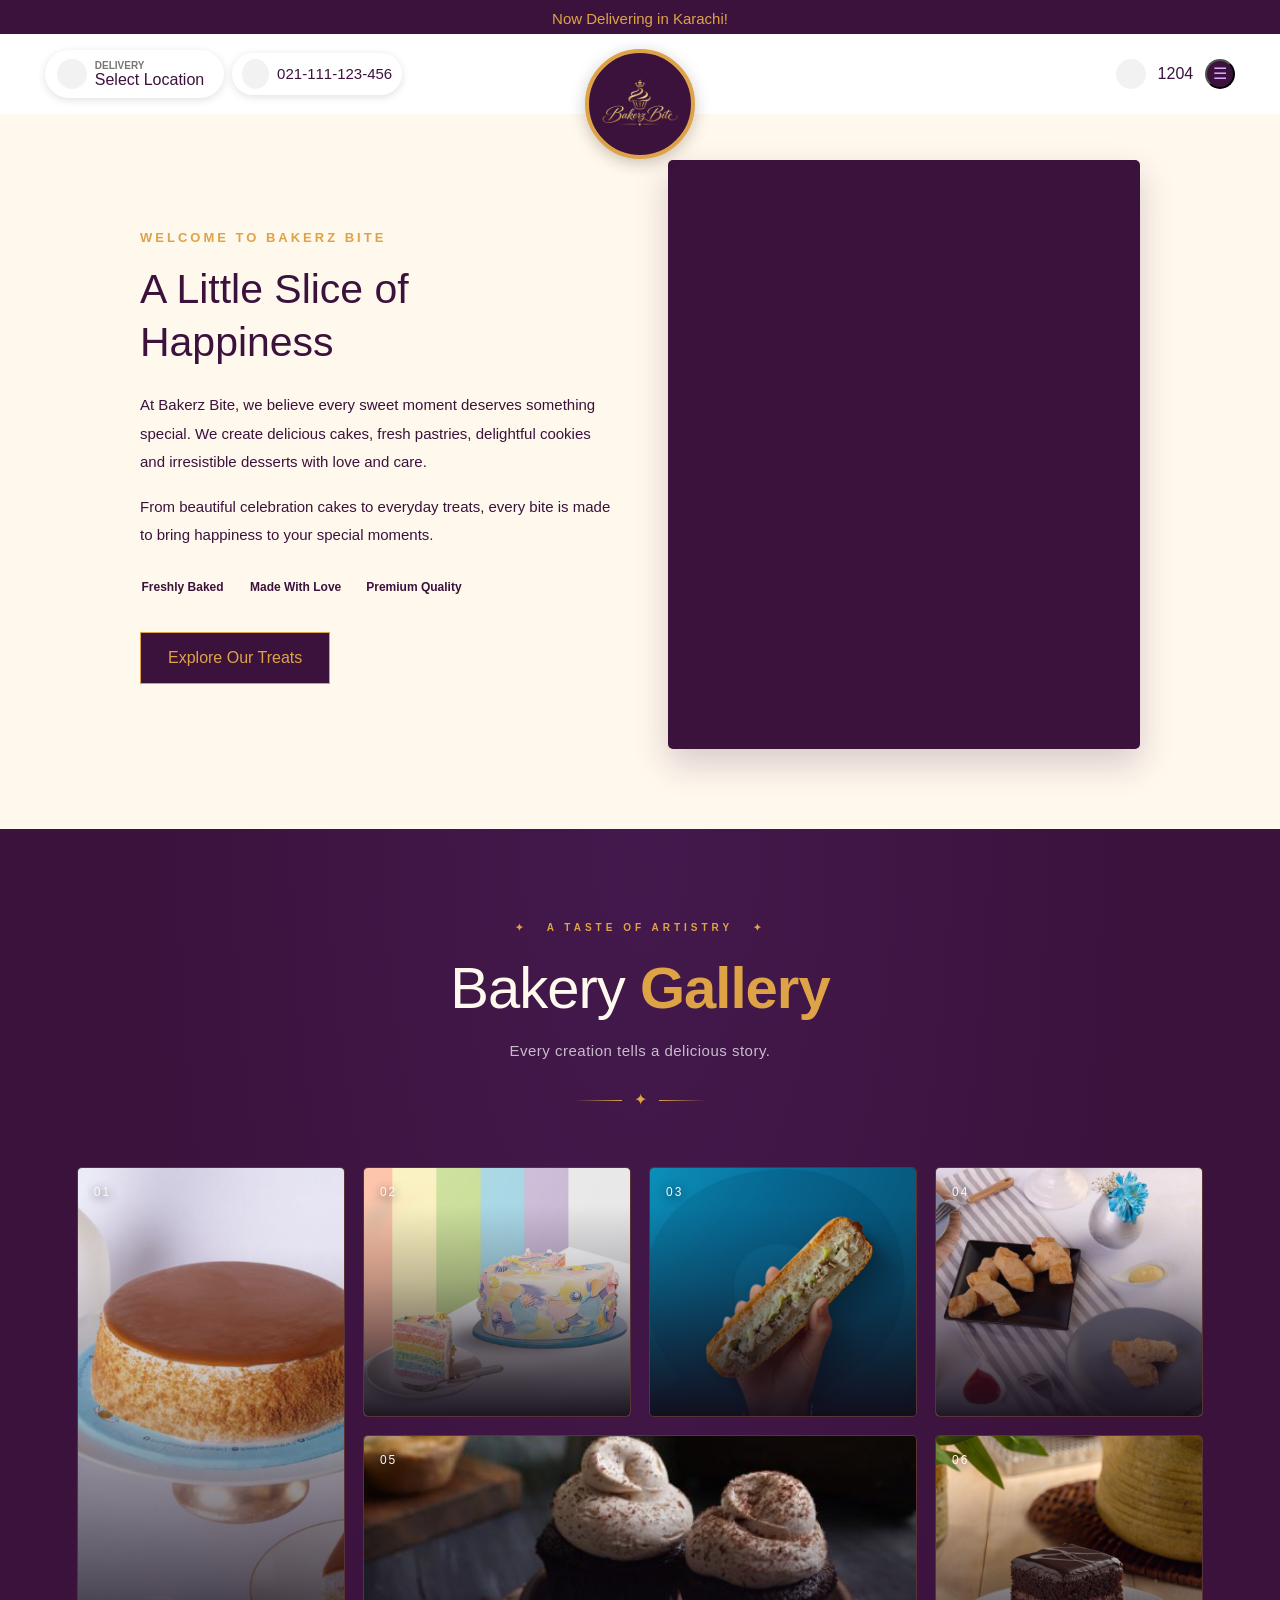
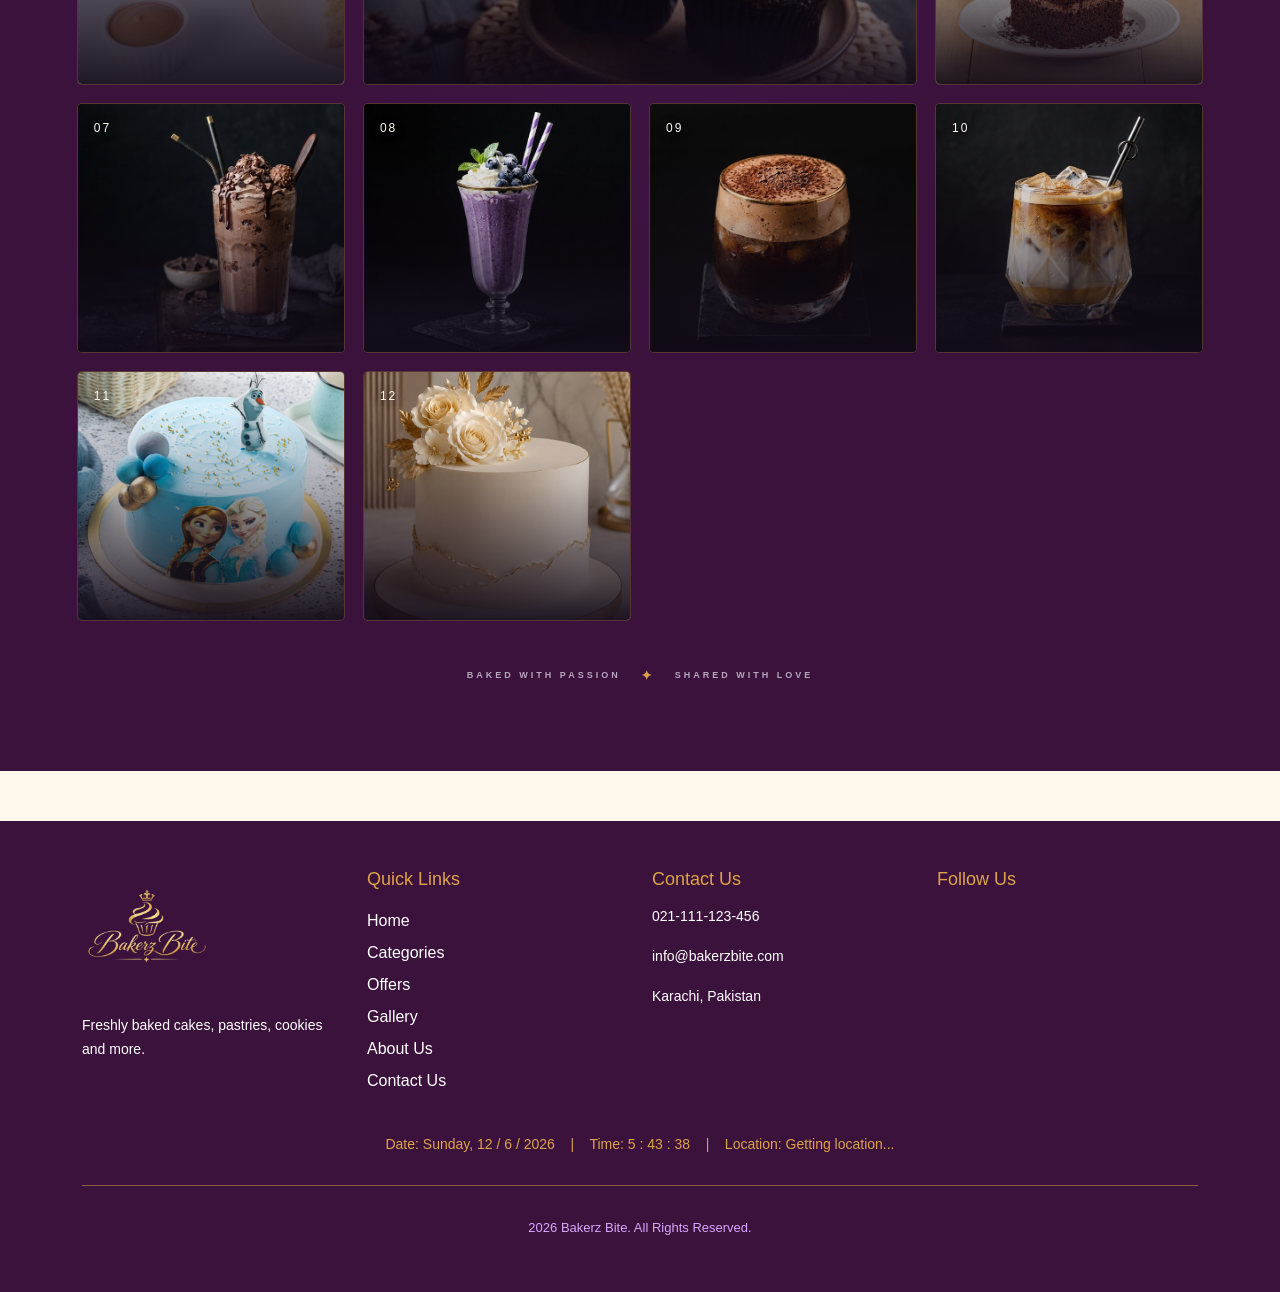
==== commit a0f6ee5d: "errors resolved" ====
--- a/About.html
+++ b/About.html
@@ -460,9 +460,9 @@
                 <div class="col-md-3">
                     <h5>Follow Us</h5>
 
-                    <i class="fa-brands fa-facebook"></i>
-                    <i class="fa-brands fa-instagram ms-3"></i>
-                    <i class="fa-brands fa-whatsapp ms-3"></i>
+                    <a href="https://www.facebook.com" target="_blank"><i class="fa-brands fa-facebook"></i></a>
+                    <a href="https://www.instagram.com" target="_blank"><i class="fa-brands fa-instagram ms-3"></i></a>
+                    <a href="https://wa.me/923001234567" target="_blank"><i class="fa-brands fa-whatsapp ms-3"></i></a>
                 </div>
 
             </div>
@@ -488,19 +488,6 @@
     </footer>
 
 
-    <!-- Jquery link cdn -->
-    <script src="https://code.jquery.com/jquery-3.7.1.min.js"
-        integrity="sha256-/JqT3SQfawRcv/BIHPThkBvs0OEvtFFmqPF/lYI/Cxo=" crossorigin="anonymous"></script>
-    <script src="https://cdnjs.cloudflare.com/ajax/libs/Counter-Up/1.0.0/jquery.counterup.min.js"
-        integrity="sha512-d8F1J2kyiRowBB/8/pAWsqUl0wSEOkG5KATkVV4slfblq9VRQ6MyDZVxWl2tWd+mPhuCbpTB4M7uU/x9FlgQ9Q=="
-        crossorigin="anonymous" referrerpolicy="no-referrer"></script>
-    <script src="https://cdnjs.cloudflare.com/ajax/libs/waypoints/4.0.1/jquery.waypoints.min.js"
-        integrity="sha512-CEiA+78TpP9KAIPzqBvxUv8hy41jyI3f2uHi7DGp/Y/Ka973qgSdybNegWFciqh6GrN2UePx2KkflnQUbUhNIA=="
-        crossorigin="anonymous" referrerpolicy="no-referrer"></script>
-
-    <script>
-        $('#counter').counterUp();
-    </script>
 
     <script>
         fetch("areas.json")
@@ -544,7 +531,7 @@
     <!-- AOS JS CDN LINK  -->
     <script src="https://unpkg.com/aos@2.3.1/dist/aos.js"></script>
 
-   
+
 
     <!-- lightbox 2 js cdn  -->
     <script src="https://cdnjs.cloudflare.com/ajax/libs/lightbox2/2.12.0/js/lightbox.min.js"
@@ -554,25 +541,30 @@
     <!-- js link  -->
     <script src="script.js"></script>
 
-      <!-- Jquery link JS 3.7 cdn -->
-  <script src="https://code.jquery.com/jquery-3.7.1.min.js"
-  integrity="sha256-/JqT3SQfawRcv/BIHPThkBvs0OEvtFFmqPF/lYI/Cxo=" crossorigin="anonymous"></script>
-
-      <!-- Jquery Counter Ups JS 3.7 cdn -->
-  <script src="https://cdnjs.cloudflare.com/ajax/libs/Counter-Up/1.0.0/jquery.counterup.min.js"
-  integrity="sha512-d8F1J2kyiRowBB/8/pAWsqUl0wSEOkG5KATkVV4slfblq9VRQ6MyDZVxWl2tWd+mPhuCbpTB4M7uU/x9FlgQ9Q=="
-  crossorigin="anonymous" referrerpolicy="no-referrer"></script>
-  
-  <!-- Jquery way Points  cdn -->
+    <!-- Jquery link JS 3.7 cdn -->
+    <script src="https://code.jquery.com/jquery-3.7.1.min.js"
+        integrity="sha256-/JqT3SQfawRcv/BIHPThkBvs0OEvtFFmqPF/lYI/Cxo=" crossorigin="anonymous"></script>
+
+    <!-- Jquery Counter Ups JS 3.7 cdn -->
+    <script src="https://cdnjs.cloudflare.com/ajax/libs/Counter-Up/1.0.0/jquery.counterup.min.js"
+        integrity="sha512-d8F1J2kyiRowBB/8/pAWsqUl0wSEOkG5KATkVV4slfblq9VRQ6MyDZVxWl2tWd+mPhuCbpTB4M7uU/x9FlgQ9Q=="
+        crossorigin="anonymous" referrerpolicy="no-referrer"></script>
+
+    <!-- Jquery way Points  cdn -->
     <script src="https://cdnjs.cloudflare.com/ajax/libs/waypoints/4.0.1/jquery.waypoints.min.js"
-    integrity="sha512-CEiA+78TpP9KAIPzqBvxUv8hy41jyI3f2uHi7DGp/Y/Ka973qgSdybNegWFciqh6GrN2UePx2KkflnQUbUhNIA=="
-    crossorigin="anonymous" referrerpolicy="no-referrer"></script>
-
-  <script>
-    $('#counter').counterUp();
-  </script>
-
- <script>
+        integrity="sha512-CEiA+78TpP9KAIPzqBvxUv8hy41jyI3f2uHi7DGp/Y/Ka973qgSdybNegWFciqh6GrN2UePx2KkflnQUbUhNIA=="
+        crossorigin="anonymous" referrerpolicy="no-referrer"></script>
+
+
+
+
+    <script>
+        $('#counter').counterUp();
+    </script>
+
+
+
+    <script>
         AOS.init();
     </script>
 
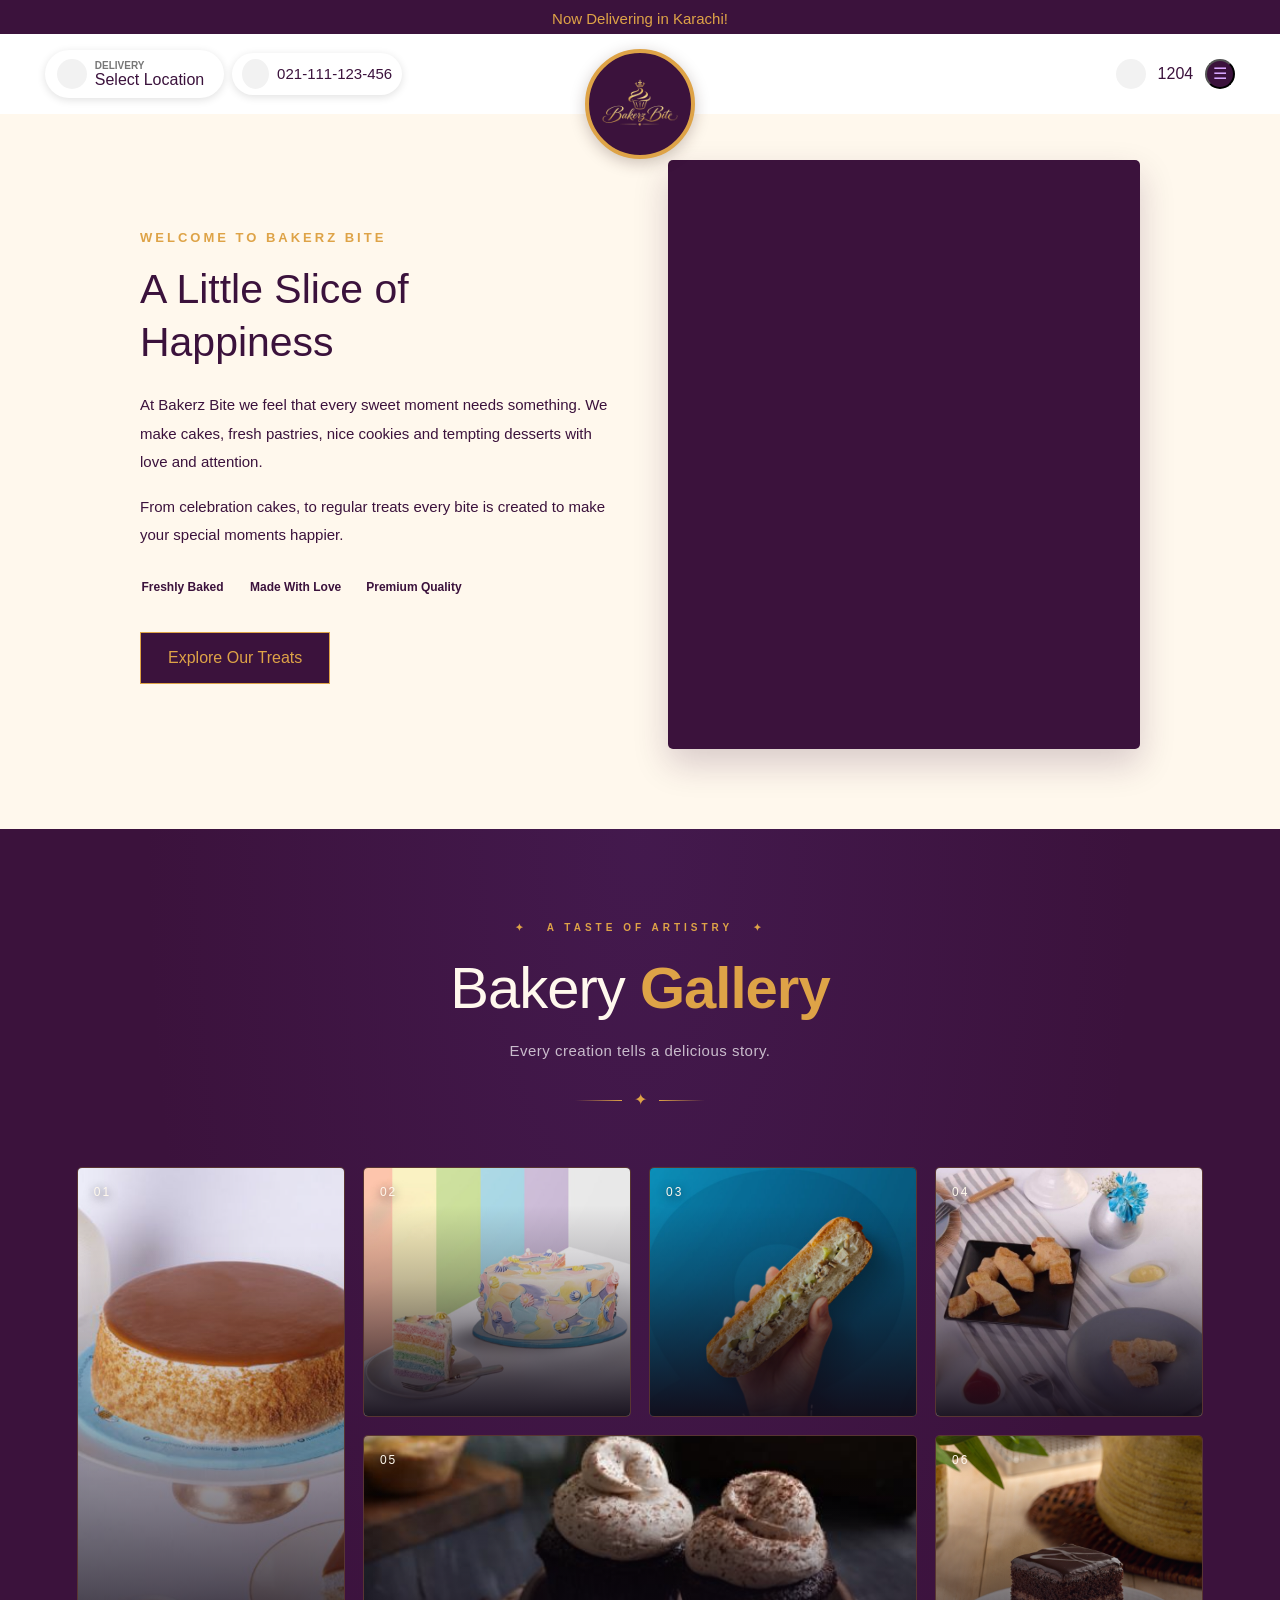
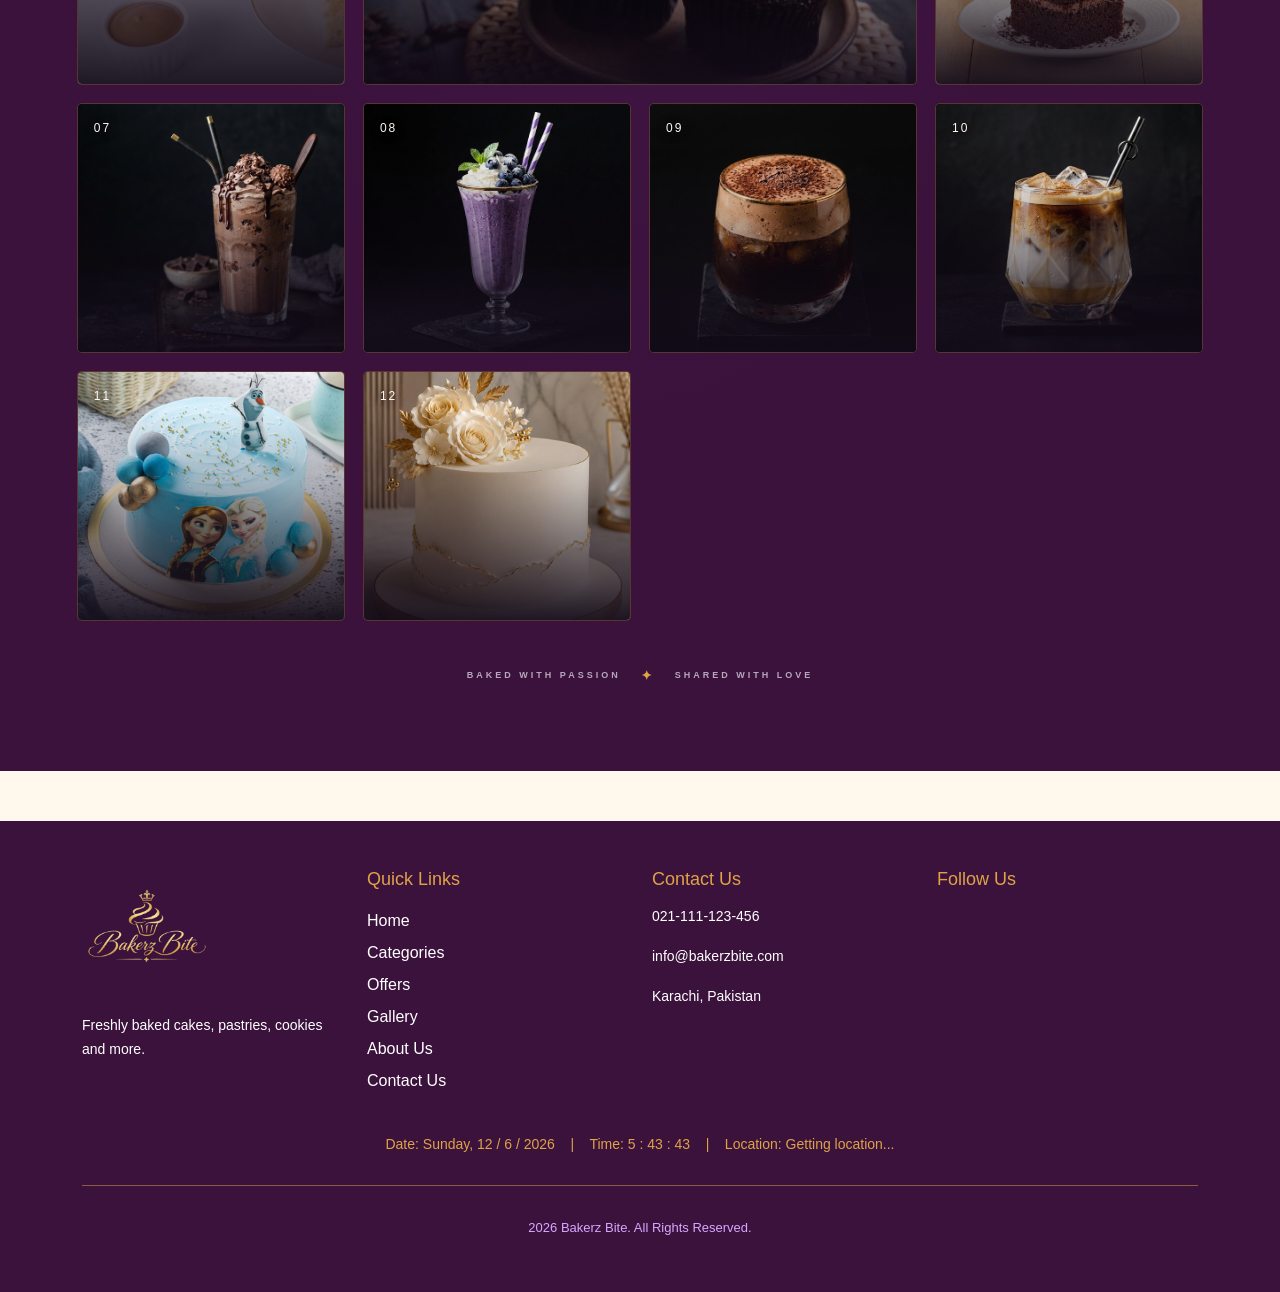
==== commit 5abd2eb9: "Add Sitemap for HTML, XML, & 404" ====
--- a/About.html
+++ b/About.html
@@ -193,6 +193,7 @@
                 <a href="About.html">About Us</a>
                 <a href="contact.html#faq">FAQ</a>
                 <a href="contact.html">Contact Us</a>
+                <a href="sitemap.html" class="active">Sitemap</a>
             </div>
         </nav>
     </header>
@@ -207,14 +208,13 @@
                 <h2 data-aos="fade-right">A Little Slice of Happiness</h2>
 
                 <p>
-                    At Bakerz Bite, we believe every sweet moment deserves
-                    something special. We create delicious cakes, fresh pastries,
-                    delightful cookies and irresistible desserts with love and care.
+                   At Bakerz Bite we feel that every sweet moment needs something. We make cakes, fresh pastries, nice cookies and tempting desserts with love and attention.
+
+
                 </p>
 
                 <p>
-                    From beautiful celebration cakes to everyday treats,
-                    every bite is made to bring happiness to your special moments.
+                    From celebration cakes, to regular treats every bite is created to make your special moments happier.
                 </p>
 
                 <div class="about-highlights" data-aos="fade-down">
